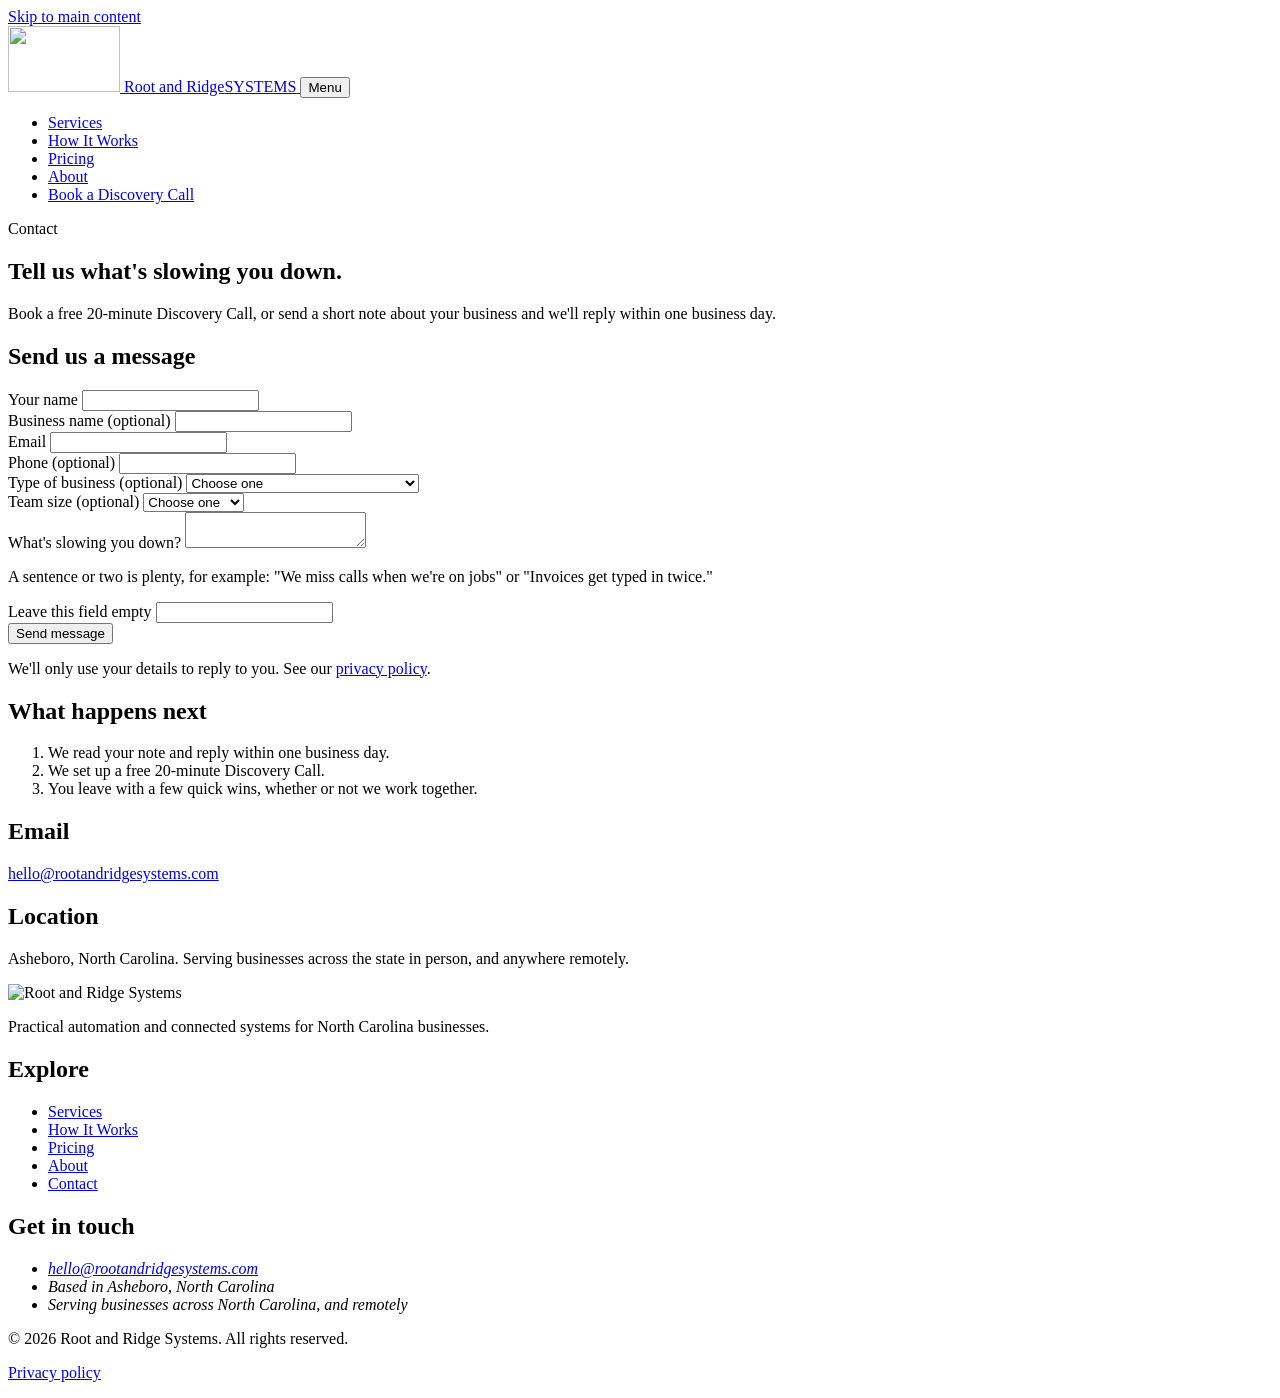
==== index.html @ 364eec9f "Add files via upload" ====
<!doctype html>
<html lang="en-US">
<head>
<meta charset="utf-8">
<meta name="viewport" content="width=device-width, initial-scale=1">
<title>Contact | Book a Discovery Call | Root and Ridge Systems</title>
<meta name="description" content="Book a free 20-minute Discovery Call or tell us what's slowing your business down. Based in Asheboro, NC.">
<link rel="canonical" href="https://rootandridgesystems.com/contact/">
<meta name="theme-color" content="#023c2a">
<meta property="og:type" content="website">
<meta property="og:site_name" content="Root and Ridge Systems">
<meta property="og:title" content="Contact | Book a Discovery Call | Root and Ridge Systems">
<meta property="og:description" content="Book a free 20-minute Discovery Call or tell us what's slowing your business down. Based in Asheboro, NC.">
<meta property="og:url" content="https://rootandridgesystems.com/contact/">
<meta property="og:image" content="https://rootandridgesystems.com/assets/img/og-image.png">
<meta property="og:image:width" content="1200">
<meta property="og:image:height" content="630">
<meta property="og:image:alt" content="Root and Ridge Systems logo">
<meta property="og:locale" content="en_US">
<meta name="twitter:card" content="summary_large_image">
<link rel="icon" href="/favicon.ico" sizes="any">
<link rel="icon" href="/favicon-32.png" type="image/png" sizes="32x32">
<link rel="apple-touch-icon" href="/apple-touch-icon.png">
<link rel="manifest" href="/site.webmanifest">
<link rel="stylesheet" href="/assets/css/styles.css">
<script src="/assets/js/js-flag.js"></script>
<script src="/assets/js/site-config.js" defer></script>
<script src="/assets/js/main.js" defer></script>
<script src="/assets/js/contact-form.js" defer></script><script src="https://unpkg.com/@formspree/ajax@1" defer></script>
<script type="application/ld+json">{"@context":"https://schema.org","@type":"ProfessionalService","@id":"https://rootandridgesystems.com/#organization","name":"Root and Ridge Systems","url":"https://rootandridgesystems.com/","logo":"https://rootandridgesystems.com/assets/img/logo-full.png","image":"https://rootandridgesystems.com/assets/img/og-image.png","email":"hello@rootandridgesystems.com","description":"Root and Ridge Systems helps businesses find operational friction and builds practical automation and connected systems to fix it.","address":{"@type":"PostalAddress","addressLocality":"Asheboro","addressRegion":"NC","addressCountry":"US"},"areaServed":[{"@type":"State","name":"North Carolina"},{"@type":"Country","name":"United States"}],"priceRange":"$$"}</script>
<script type="application/ld+json">{"@context":"https://schema.org","@type":"BreadcrumbList","itemListElement":[{"@type":"ListItem","position":1,"name":"Home","item":"https://rootandridgesystems.com/"},{"@type":"ListItem","position":2,"name":"Contact","item":"https://rootandridgesystems.com/contact/"}]}</script>
</head>
<body>
<a class="skip-link" href="#main">Skip to main content</a>
<header class="site-header">
  <div class="container header-inner">
    <a class="brand" href="/" aria-label="Root and Ridge Systems — home">
      <img src="/assets/img/logo-mark.webp" srcset="/assets/img/logo-mark.webp 1x, /assets/img/logo-mark@2x.webp 2x" width="112" height="66" alt="">
      <span class="brand-text" aria-hidden="true"><span class="brand-name">Root and Ridge</span><span class="brand-sub">SYSTEMS</span></span>
    </a>
    <button class="nav-toggle" type="button" aria-expanded="false" aria-controls="site-nav"><span class="nav-toggle-bars" aria-hidden="true"></span>Menu</button>
    <nav class="site-nav" id="site-nav" aria-label="Main">
      <ul>
        <li><a href="/services/">Services</a></li><li><a href="/how-it-works/">How It Works</a></li><li><a href="/pricing/">Pricing</a></li><li><a href="/about/">About</a></li><li class="nav-cta"><a class="btn btn--primary btn--sm" href="/contact/" data-cta="book">Book a Discovery Call</a></li>
      </ul>
    </nav>
  </div>
</header>
<main id="main">
<section class="page-hero">
  <div class="container">
    <p class="eyebrow">Contact</p>
    <h1>Tell us what's slowing you down.</h1>
    <p class="lead">Book a free 20-minute Discovery Call, or send a short note about your business and we'll reply within one business day.</p>
  </div>
</section>

<section class="section" aria-label="Contact options">
  <div class="container">
    <div class="split split--wide-left">
      <div class="form-panel">
        <div id="book" data-booking-only hidden>
          <h2 class="h3">Pick a time that works for you</h2>
          <p class="muted">Choose a 20-minute slot on our calendar. You'll get a confirmation by email.</p>
          <div class="btn-row"><a class="btn btn--primary" href="/contact/" data-cta="book">Book a Discovery Call</a></div>
          <hr class="mt-6">
          <p class="muted mt-6">Prefer to write first? Use the form below.</p>
        </div>
        <h2 class="h3" id="form-heading">Send us a message</h2>
        <form id="contact-form" class="form" action="https://formspree.io/f/myezrvvw" method="POST" aria-labelledby="form-heading">
          <div class="form-row form-row--2">
            <div class="field">
              <label for="name">Your name</label>
              <input id="name" name="name" type="text" autocomplete="name" required aria-required="true" data-fs-field data-error="Please enter your name." aria-describedby="name-error">
              <p class="field-error" id="name-error" data-fs-error="name" hidden></p>
            </div>
            <div class="field">
              <label for="company">Business name <span class="optional">(optional)</span></label>
              <input id="company" name="company" type="text" autocomplete="organization" data-fs-field aria-describedby="company-error">
              <p class="field-error" id="company-error" data-fs-error="company" hidden></p>
            </div>
          </div>
          <div class="form-row form-row--2">
            <div class="field">
              <label for="email">Email</label>
              <input id="email" name="email" type="email" autocomplete="email" required aria-required="true" data-fs-field data-error="Please enter a valid email address." aria-describedby="email-error">
              <p class="field-error" id="email-error" data-fs-error="email" hidden></p>
            </div>
            <div class="field">
              <label for="phone">Phone <span class="optional">(optional)</span></label>
              <input id="phone" name="phone" type="tel" autocomplete="tel">
            </div>
          </div>
          <div class="form-row form-row--2">
            <div class="field">
              <label for="industry">Type of business <span class="optional">(optional)</span></label>
              <select id="industry" name="industry">
                <option value="">Choose one</option>
                <option>HVAC</option>
                <option>Plumbing</option>
                <option>Electrical</option>
                <option>Waste hauling or junk removal</option>
                <option>Other trade or field service</option>
                <option>Professional or office-based service</option>
                <option>Other</option>
              </select>
            </div>
            <div class="field">
              <label for="size">Team size <span class="optional">(optional)</span></label>
              <select id="size" name="team_size">
                <option value="">Choose one</option>
                <option>Just me</option>
                <option>2–5</option>
                <option>6–20</option>
                <option>21–50</option>
                <option>More than 50</option>
              </select>
            </div>
          </div>
          <div class="field">
            <label for="message">What's slowing you down?</label>
            <textarea id="message" name="message" required aria-required="true" data-fs-field data-error="Please tell us a little about what's slowing you down." aria-describedby="message-hint message-error"></textarea>
            <p class="hint" id="message-hint">A sentence or two is plenty, for example: "We miss calls when we're on jobs" or "Invoices get typed in twice."</p>
            <p class="field-error" id="message-error" data-fs-error="message" hidden></p>
          </div>
          <div class="hp-field" aria-hidden="true">
            <label for="website">Leave this field empty</label>
            <input id="website" name="_gotcha" type="text" tabindex="-1" autocomplete="off">
          </div>
          <div class="btn-row"><button class="btn btn--primary" type="submit" data-fs-submit-btn>Send message</button></div>
          <div id="form-error" class="form-status form-status--error" data-fs-error role="alert" tabindex="-1" hidden></div>
          <div id="form-success" class="form-status form-status--success" data-fs-success role="status" tabindex="-1" hidden></div>
          <p class="small muted">We'll only use your details to reply to you. See our <a href="/privacy/">privacy policy</a>.</p>
        </form>
      </div>
      <aside class="contact-aside" aria-label="Other ways to reach us">
        <div class="card">
          <h2 class="h3">What happens next</h2>
          <ol class="dash-list">
            <li>We read your note and reply within one business day.</li>
            <li>We set up a free 20-minute Discovery Call.</li>
            <li>You leave with a few quick wins, whether or not we work together.</li>
          </ol>
        </div>
        <div class="card">
          <h2 class="h3">Email</h2>
          <p><a href="mailto:hello@rootandridgesystems.com" data-contact-email>hello@rootandridgesystems.com</a></p>
          <h2 class="h3 mt-6">Location</h2>
          <p class="muted">Asheboro, North Carolina. Serving businesses across the state in person, and anywhere remotely.</p>
        </div>
      </aside>
    </div>
  </div>
</section>
</main>
<footer class="site-footer">
  <div class="container">
    <div class="footer-grid">
      <div>
        <img class="footer-logo" src="/assets/img/logo-full-white.webp" srcset="/assets/img/logo-full-white.webp 1x, /assets/img/logo-full-white@2x.webp 2x" width="400" height="347" alt="Root and Ridge Systems" loading="lazy" decoding="async">
        <p>Practical automation and connected systems for North Carolina businesses.</p>
      </div>
      <div>
        <h2>Explore</h2>
        <ul>
          <li><a href="/services/">Services</a></li>
          <li><a href="/how-it-works/">How It Works</a></li>
          <li><a href="/pricing/">Pricing</a></li>
          <li><a href="/about/">About</a></li>
          <li><a href="/contact/">Contact</a></li>
        </ul>
      </div>
      <div>
        <h2>Get in touch</h2>
        <address>
          <ul>
            <li><a href="mailto:hello@rootandridgesystems.com" data-contact-email>hello@rootandridgesystems.com</a></li>
            <li>Based in Asheboro, North Carolina</li>
            <li>Serving businesses across North Carolina, and remotely</li>
          </ul>
        </address>
      </div>
    </div>
    <div class="footer-bottom">
      <p>© <span data-year>2026</span> Root and Ridge Systems. All rights reserved.</p>
      <p><a href="/privacy/">Privacy policy</a></p>
    </div>
  </div>
</footer>
</body>
</html>
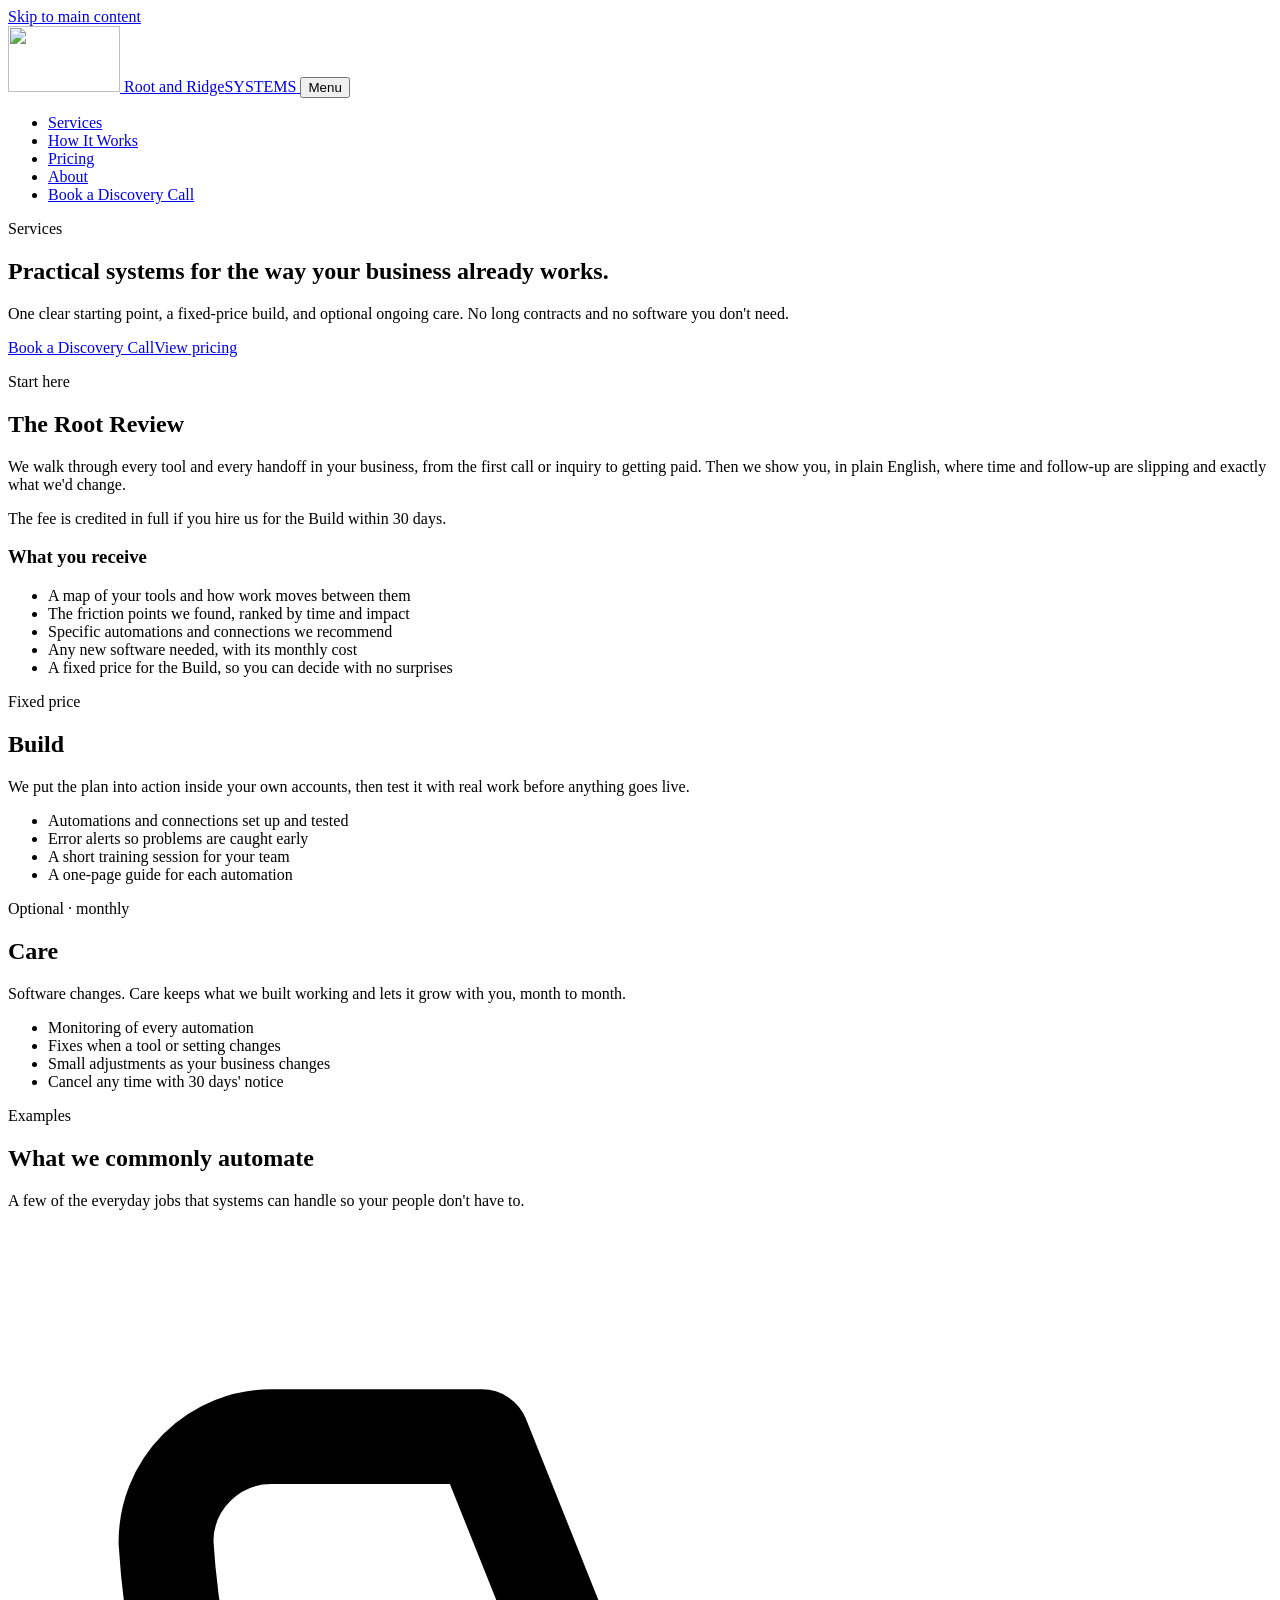
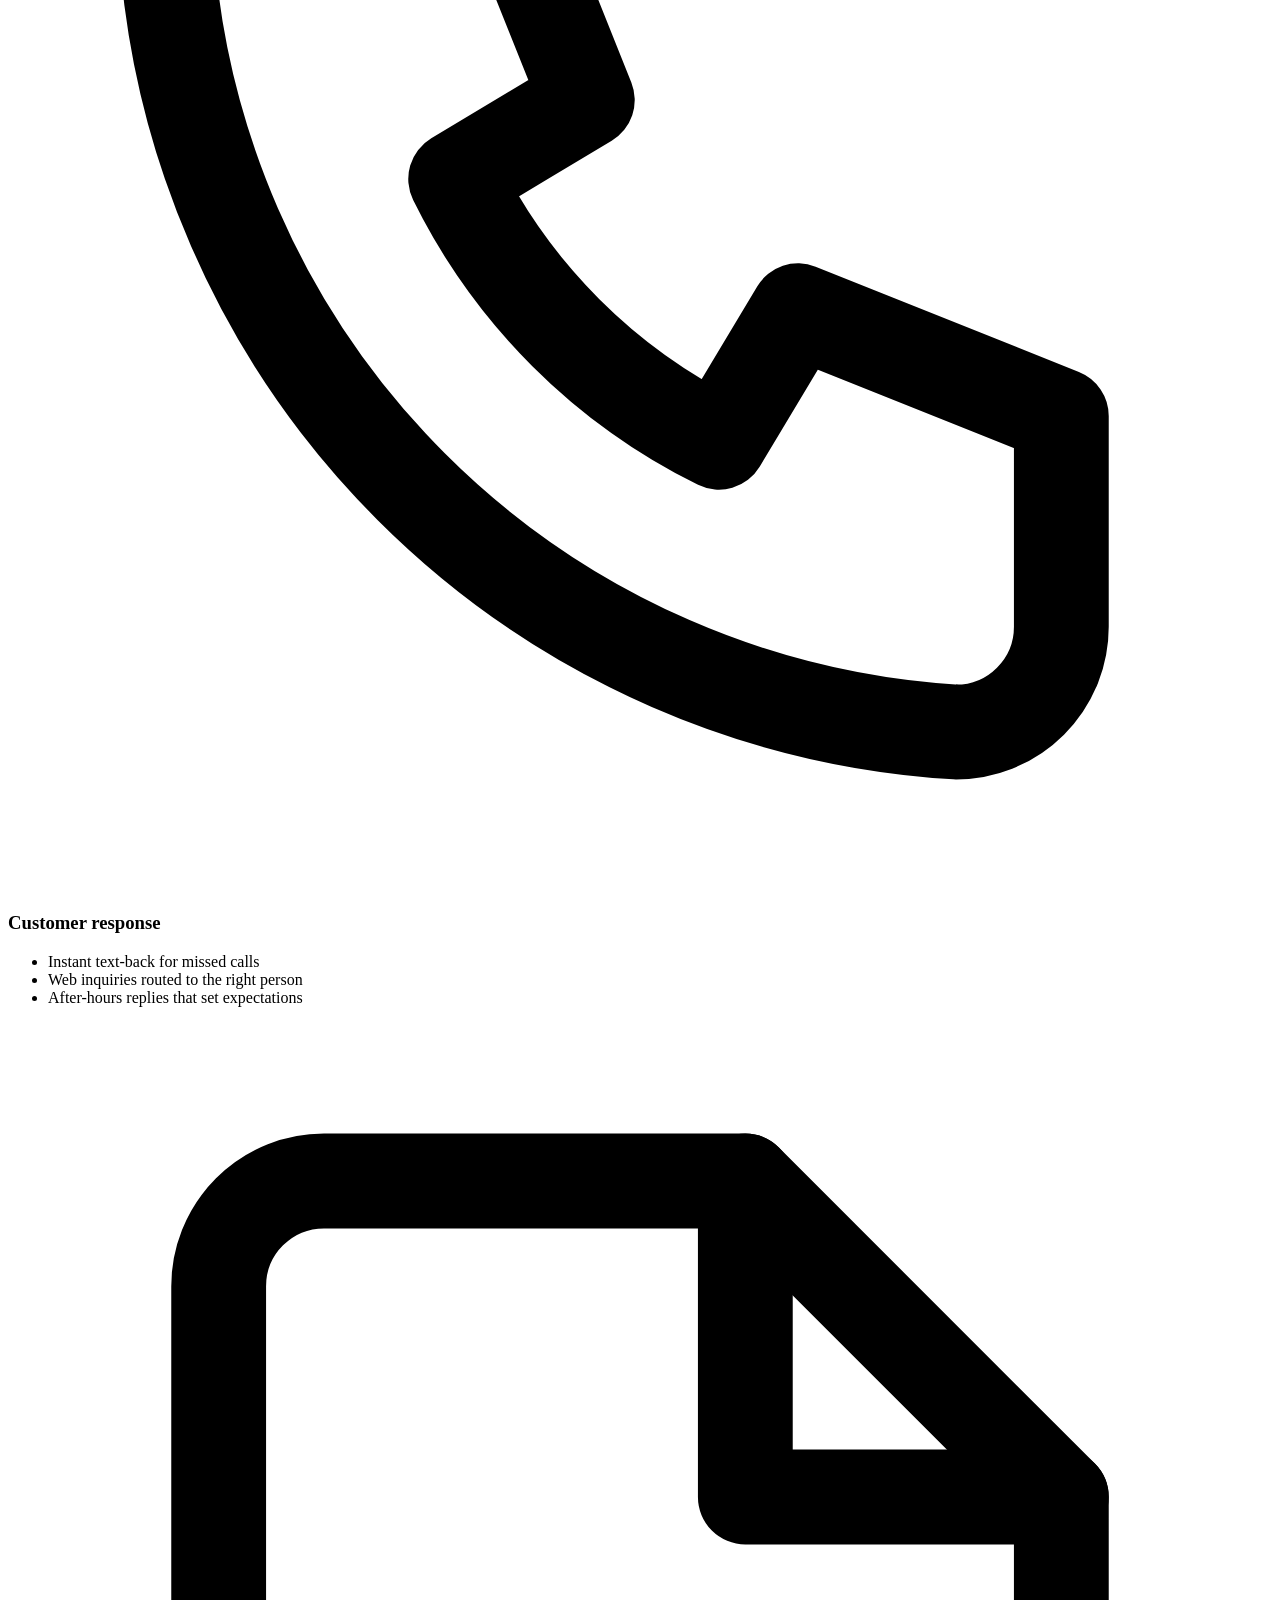
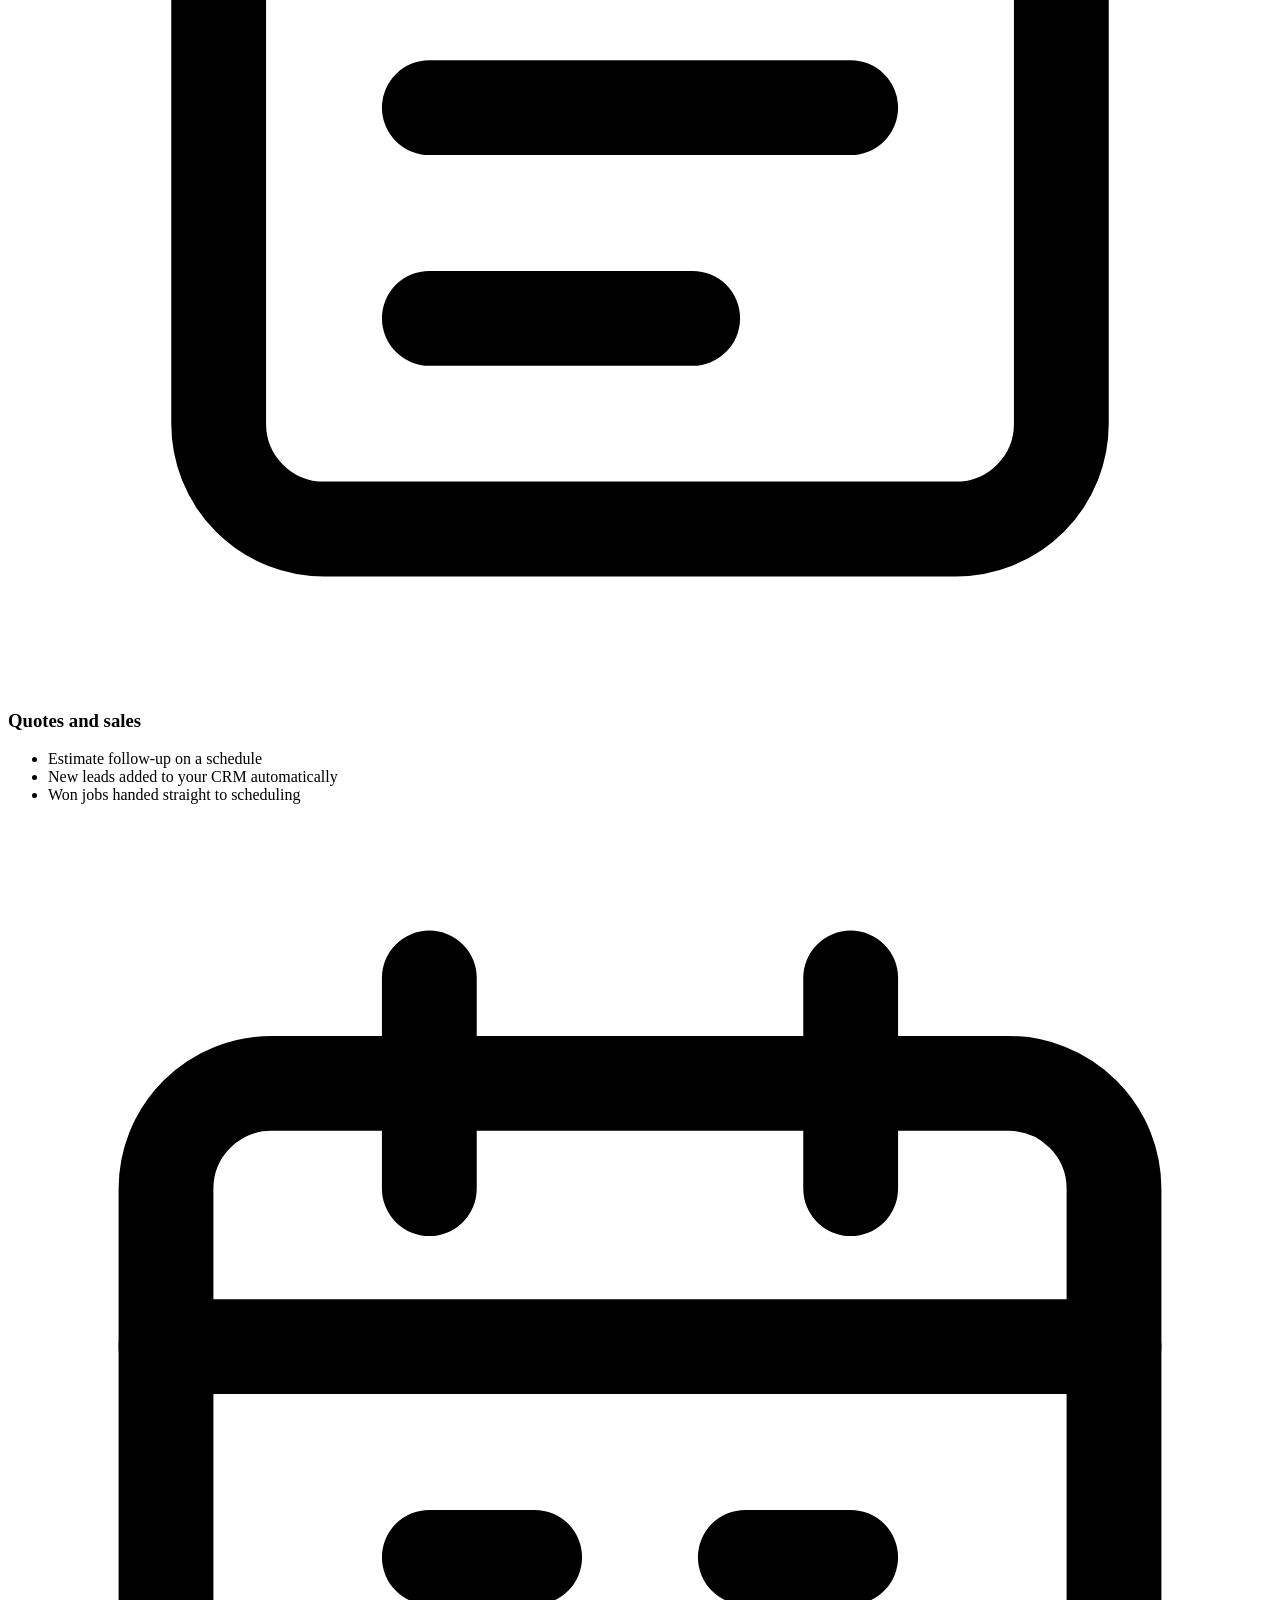
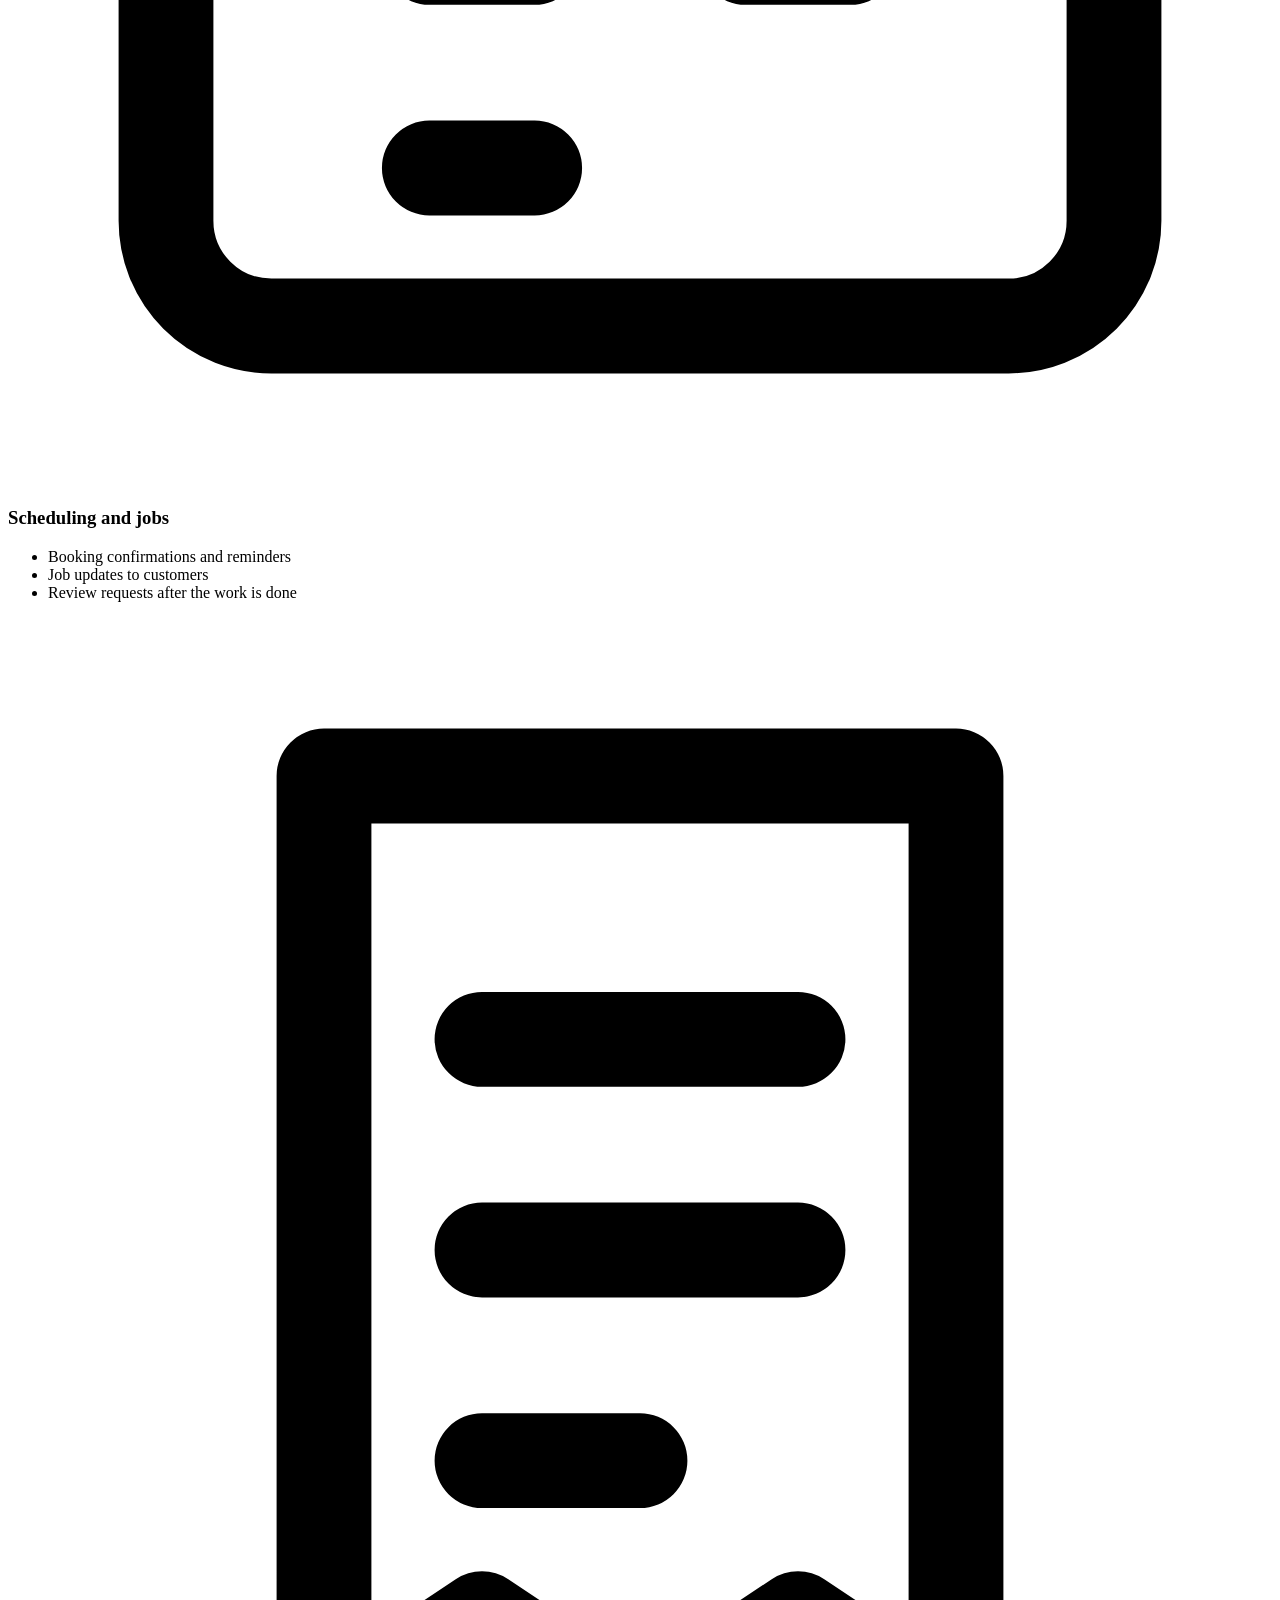
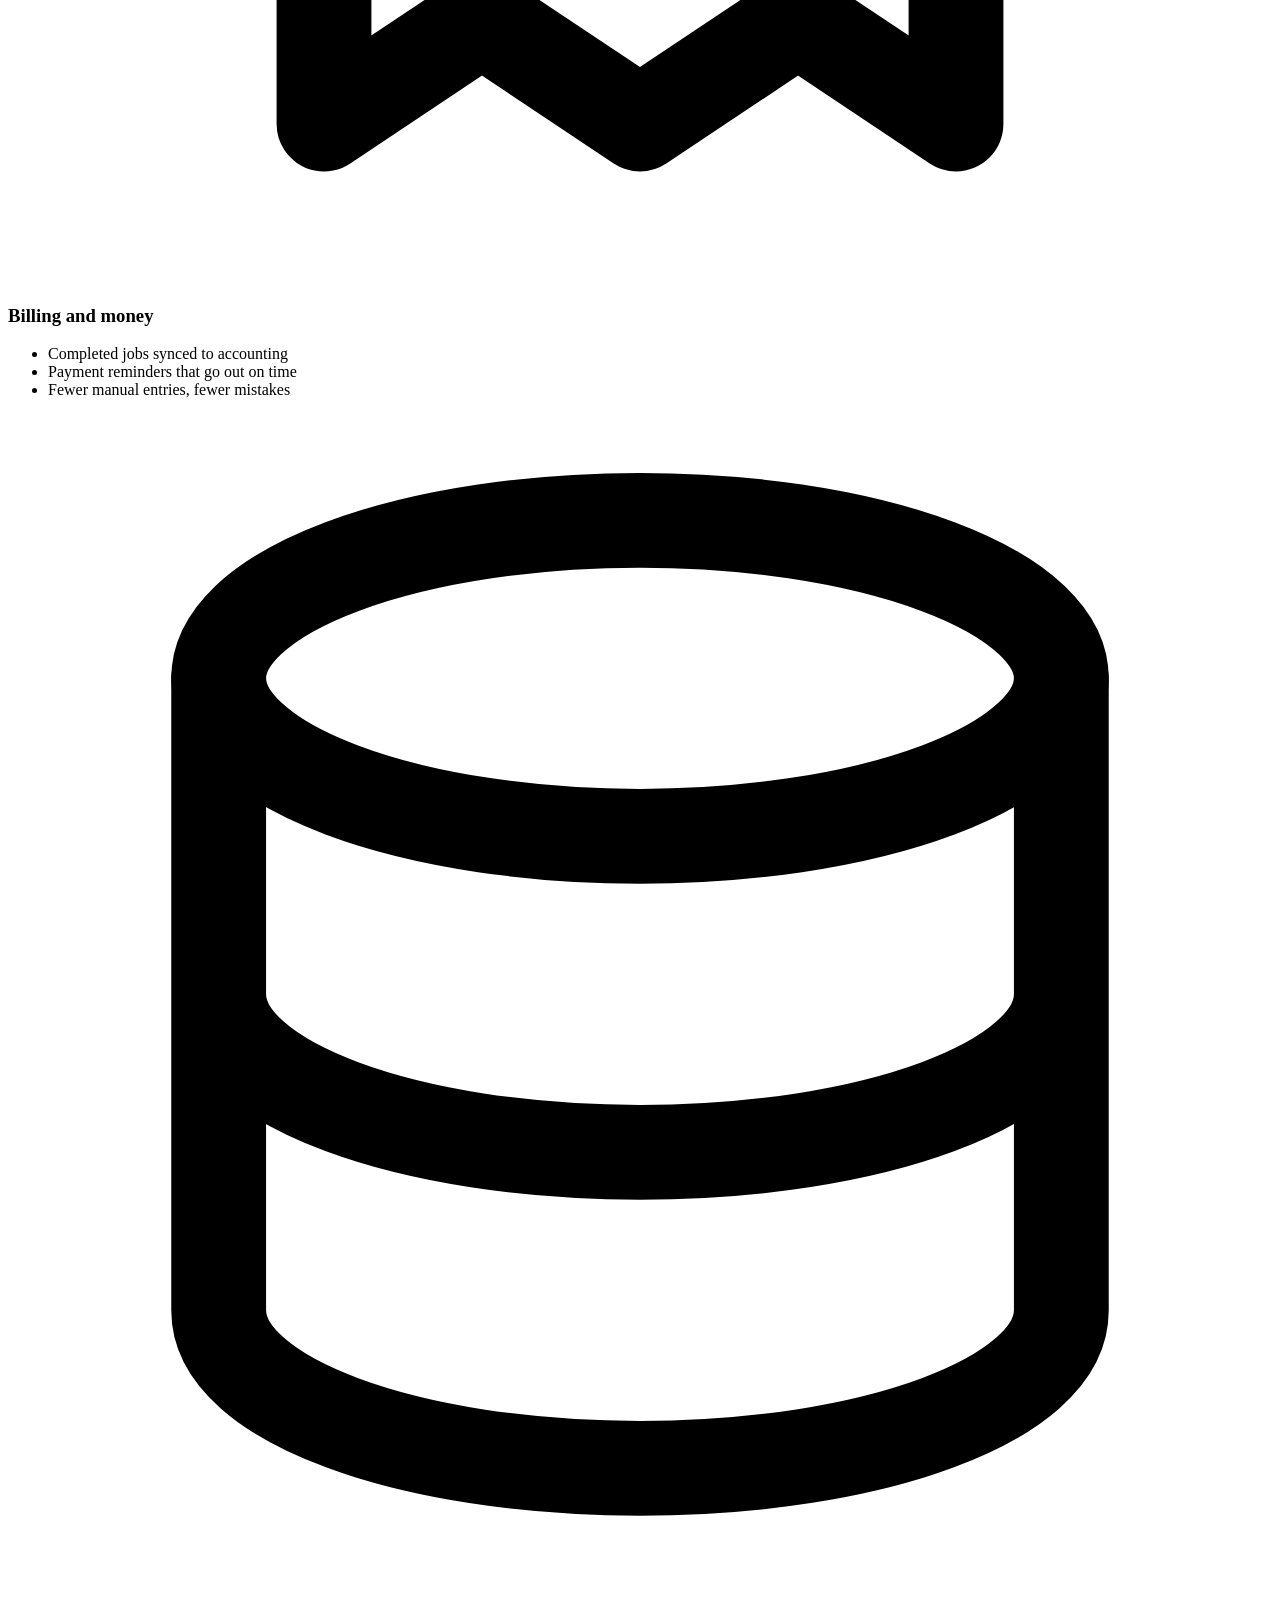
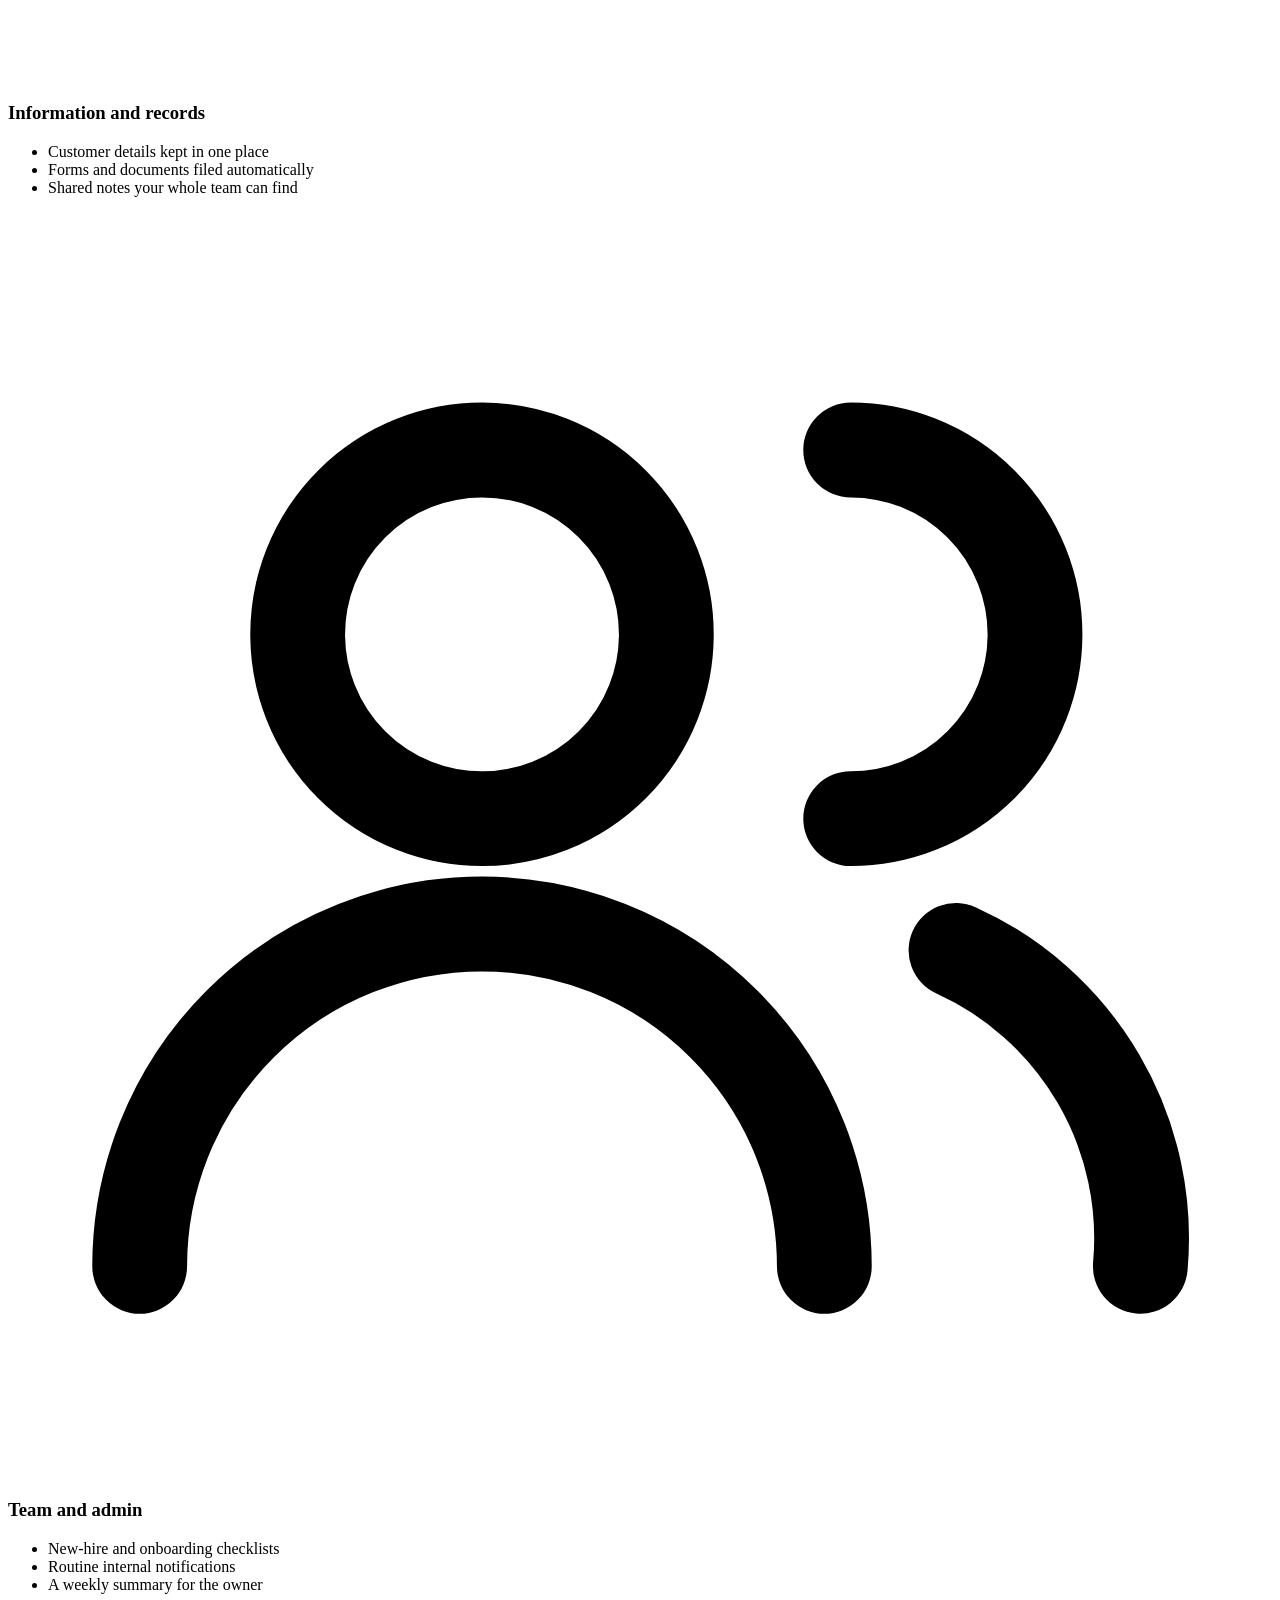
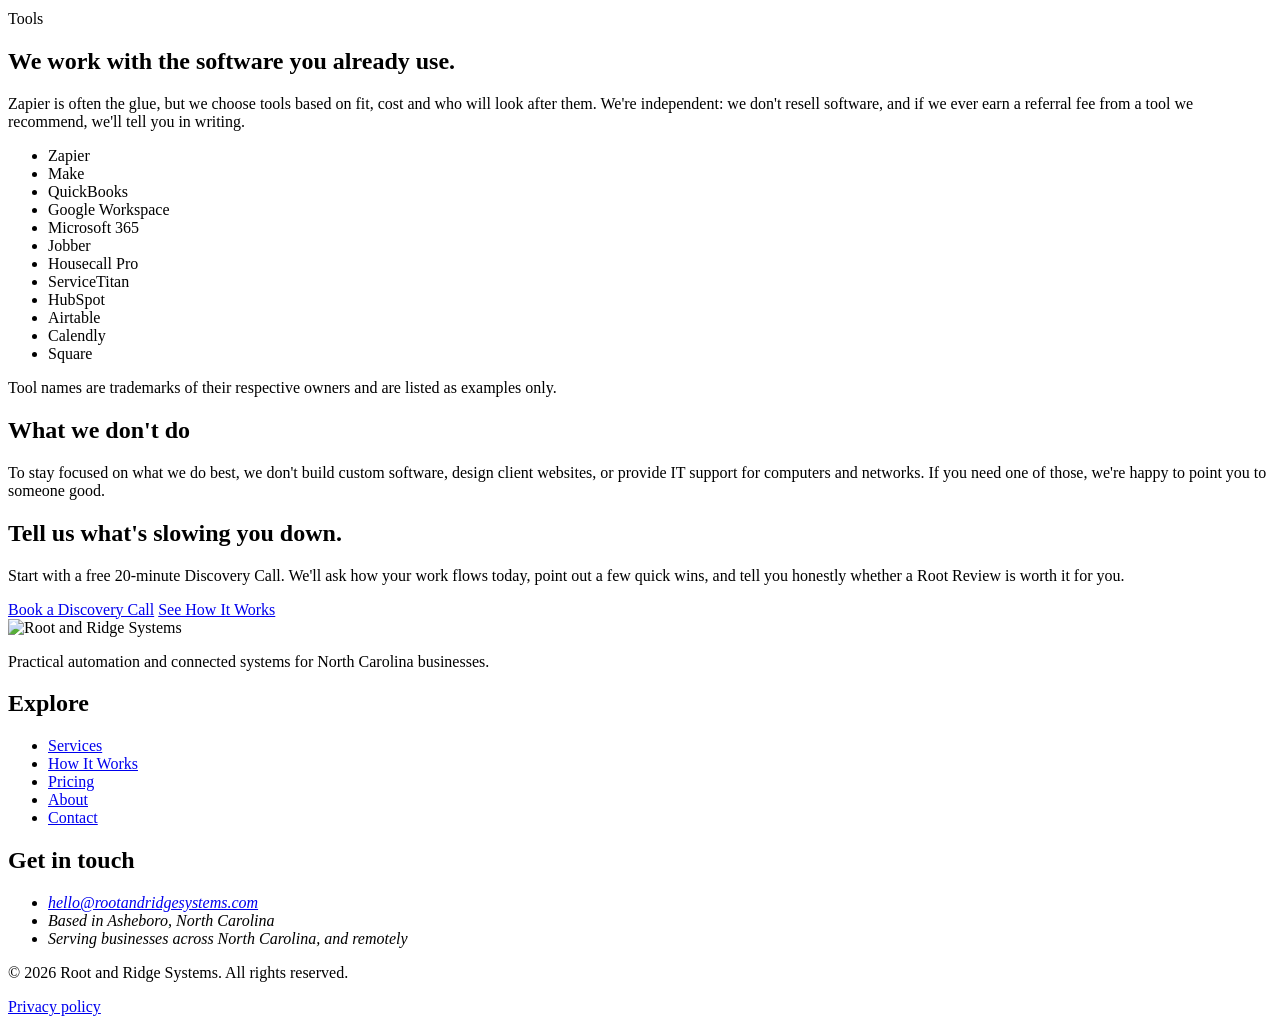
==== commit 4b57c114: "Add files via upload" ====
--- a/index.html
+++ b/index.html
@@ -3,15 +3,15 @@
 <head>
 <meta charset="utf-8">
 <meta name="viewport" content="width=device-width, initial-scale=1">
-<title>Contact | Book a Discovery Call | Root and Ridge Systems</title>
-<meta name="description" content="Book a free 20-minute Discovery Call or tell us what's slowing your business down. Based in Asheboro, NC.">
-<link rel="canonical" href="https://rootandridgesystems.com/contact/">
+<title>Services | Root and Ridge Systems</title>
+<meta name="description" content="The Root Review, fixed-price automation builds, and optional ongoing care. Practical systems that connect the tools your business already uses.">
+<link rel="canonical" href="https://rootandridgesystems.com/services/">
 <meta name="theme-color" content="#023c2a">
 <meta property="og:type" content="website">
 <meta property="og:site_name" content="Root and Ridge Systems">
-<meta property="og:title" content="Contact | Book a Discovery Call | Root and Ridge Systems">
-<meta property="og:description" content="Book a free 20-minute Discovery Call or tell us what's slowing your business down. Based in Asheboro, NC.">
-<meta property="og:url" content="https://rootandridgesystems.com/contact/">
+<meta property="og:title" content="Services | Root and Ridge Systems">
+<meta property="og:description" content="The Root Review, fixed-price automation builds, and optional ongoing care. Practical systems that connect the tools your business already uses.">
+<meta property="og:url" content="https://rootandridgesystems.com/services/">
 <meta property="og:image" content="https://rootandridgesystems.com/assets/img/og-image.png">
 <meta property="og:image:width" content="1200">
 <meta property="og:image:height" content="630">
@@ -26,9 +26,9 @@
 <script src="/assets/js/js-flag.js"></script>
 <script src="/assets/js/site-config.js" defer></script>
 <script src="/assets/js/main.js" defer></script>
-<script src="/assets/js/contact-form.js" defer></script><script src="https://unpkg.com/@formspree/ajax@1" defer></script>
+
 <script type="application/ld+json">{"@context":"https://schema.org","@type":"ProfessionalService","@id":"https://rootandridgesystems.com/#organization","name":"Root and Ridge Systems","url":"https://rootandridgesystems.com/","logo":"https://rootandridgesystems.com/assets/img/logo-full.png","image":"https://rootandridgesystems.com/assets/img/og-image.png","email":"hello@rootandridgesystems.com","description":"Root and Ridge Systems helps businesses find operational friction and builds practical automation and connected systems to fix it.","address":{"@type":"PostalAddress","addressLocality":"Asheboro","addressRegion":"NC","addressCountry":"US"},"areaServed":[{"@type":"State","name":"North Carolina"},{"@type":"Country","name":"United States"}],"priceRange":"$$"}</script>
-<script type="application/ld+json">{"@context":"https://schema.org","@type":"BreadcrumbList","itemListElement":[{"@type":"ListItem","position":1,"name":"Home","item":"https://rootandridgesystems.com/"},{"@type":"ListItem","position":2,"name":"Contact","item":"https://rootandridgesystems.com/contact/"}]}</script>
+<script type="application/ld+json">{"@context":"https://schema.org","@type":"BreadcrumbList","itemListElement":[{"@type":"ListItem","position":1,"name":"Home","item":"https://rootandridgesystems.com/"},{"@type":"ListItem","position":2,"name":"Services","item":"https://rootandridgesystems.com/services/"}]}</script>
 </head>
 <body>
 <a class="skip-link" href="#main">Skip to main content</a>
@@ -41,7 +41,7 @@
     <button class="nav-toggle" type="button" aria-expanded="false" aria-controls="site-nav"><span class="nav-toggle-bars" aria-hidden="true"></span>Menu</button>
     <nav class="site-nav" id="site-nav" aria-label="Main">
       <ul>
-        <li><a href="/services/">Services</a></li><li><a href="/how-it-works/">How It Works</a></li><li><a href="/pricing/">Pricing</a></li><li><a href="/about/">About</a></li><li class="nav-cta"><a class="btn btn--primary btn--sm" href="/contact/" data-cta="book">Book a Discovery Call</a></li>
+        <li><a href="/services/" aria-current="page">Services</a></li><li><a href="/how-it-works/">How It Works</a></li><li><a href="/pricing/">Pricing</a></li><li><a href="/about/">About</a></li><li class="nav-cta"><a class="btn btn--primary btn--sm" href="/contact/" data-cta="book">Book a Discovery Call</a></li>
       </ul>
     </nav>
   </div>
@@ -49,106 +49,115 @@
 <main id="main">
 <section class="page-hero">
   <div class="container">
-    <p class="eyebrow">Contact</p>
-    <h1>Tell us what's slowing you down.</h1>
-    <p class="lead">Book a free 20-minute Discovery Call, or send a short note about your business and we'll reply within one business day.</p>
-  </div>
-</section>
-
-<section class="section" aria-label="Contact options">
-  <div class="container">
-    <div class="split split--wide-left">
-      <div class="form-panel">
-        <div id="book" data-booking-only hidden>
-          <h2 class="h3">Pick a time that works for you</h2>
-          <p class="muted">Choose a 20-minute slot on our calendar. You'll get a confirmation by email.</p>
-          <div class="btn-row"><a class="btn btn--primary" href="/contact/" data-cta="book">Book a Discovery Call</a></div>
-          <hr class="mt-6">
-          <p class="muted mt-6">Prefer to write first? Use the form below.</p>
-        </div>
-        <h2 class="h3" id="form-heading">Send us a message</h2>
-        <form id="contact-form" class="form" action="https://formspree.io/f/myezrvvw" method="POST" aria-labelledby="form-heading">
-          <div class="form-row form-row--2">
-            <div class="field">
-              <label for="name">Your name</label>
-              <input id="name" name="name" type="text" autocomplete="name" required aria-required="true" data-fs-field data-error="Please enter your name." aria-describedby="name-error">
-              <p class="field-error" id="name-error" data-fs-error="name" hidden></p>
-            </div>
-            <div class="field">
-              <label for="company">Business name <span class="optional">(optional)</span></label>
-              <input id="company" name="company" type="text" autocomplete="organization" data-fs-field aria-describedby="company-error">
-              <p class="field-error" id="company-error" data-fs-error="company" hidden></p>
-            </div>
-          </div>
-          <div class="form-row form-row--2">
-            <div class="field">
-              <label for="email">Email</label>
-              <input id="email" name="email" type="email" autocomplete="email" required aria-required="true" data-fs-field data-error="Please enter a valid email address." aria-describedby="email-error">
-              <p class="field-error" id="email-error" data-fs-error="email" hidden></p>
-            </div>
-            <div class="field">
-              <label for="phone">Phone <span class="optional">(optional)</span></label>
-              <input id="phone" name="phone" type="tel" autocomplete="tel">
-            </div>
-          </div>
-          <div class="form-row form-row--2">
-            <div class="field">
-              <label for="industry">Type of business <span class="optional">(optional)</span></label>
-              <select id="industry" name="industry">
-                <option value="">Choose one</option>
-                <option>HVAC</option>
-                <option>Plumbing</option>
-                <option>Electrical</option>
-                <option>Waste hauling or junk removal</option>
-                <option>Other trade or field service</option>
-                <option>Professional or office-based service</option>
-                <option>Other</option>
-              </select>
-            </div>
-            <div class="field">
-              <label for="size">Team size <span class="optional">(optional)</span></label>
-              <select id="size" name="team_size">
-                <option value="">Choose one</option>
-                <option>Just me</option>
-                <option>2–5</option>
-                <option>6–20</option>
-                <option>21–50</option>
-                <option>More than 50</option>
-              </select>
-            </div>
-          </div>
-          <div class="field">
-            <label for="message">What's slowing you down?</label>
-            <textarea id="message" name="message" required aria-required="true" data-fs-field data-error="Please tell us a little about what's slowing you down." aria-describedby="message-hint message-error"></textarea>
-            <p class="hint" id="message-hint">A sentence or two is plenty, for example: "We miss calls when we're on jobs" or "Invoices get typed in twice."</p>
-            <p class="field-error" id="message-error" data-fs-error="message" hidden></p>
-          </div>
-          <div class="hp-field" aria-hidden="true">
-            <label for="website">Leave this field empty</label>
-            <input id="website" name="_gotcha" type="text" tabindex="-1" autocomplete="off">
-          </div>
-          <div class="btn-row"><button class="btn btn--primary" type="submit" data-fs-submit-btn>Send message</button></div>
-          <div id="form-error" class="form-status form-status--error" data-fs-error role="alert" tabindex="-1" hidden></div>
-          <div id="form-success" class="form-status form-status--success" data-fs-success role="status" tabindex="-1" hidden></div>
-          <p class="small muted">We'll only use your details to reply to you. See our <a href="/privacy/">privacy policy</a>.</p>
-        </form>
-      </div>
-      <aside class="contact-aside" aria-label="Other ways to reach us">
-        <div class="card">
-          <h2 class="h3">What happens next</h2>
-          <ol class="dash-list">
-            <li>We read your note and reply within one business day.</li>
-            <li>We set up a free 20-minute Discovery Call.</li>
-            <li>You leave with a few quick wins, whether or not we work together.</li>
-          </ol>
-        </div>
-        <div class="card">
-          <h2 class="h3">Email</h2>
-          <p><a href="mailto:hello@rootandridgesystems.com" data-contact-email>hello@rootandridgesystems.com</a></p>
-          <h2 class="h3 mt-6">Location</h2>
-          <p class="muted">Asheboro, North Carolina. Serving businesses across the state in person, and anywhere remotely.</p>
-        </div>
-      </aside>
+    <p class="eyebrow">Services</p>
+    <h1>Practical systems for the way your business already works.</h1>
+    <p class="lead">One clear starting point, a fixed-price build, and optional ongoing care. No long contracts and no software you don't need.</p>
+    <div class="btn-row btn-row--stack-mobile mt-6"><a class="btn btn--primary" href="/contact/" data-cta="book">Book a Discovery Call</a><a class="btn btn--secondary" href="/pricing/">View pricing</a></div>
+  </div>
+</section>
+
+<section class="section" aria-labelledby="review-heading">
+  <div class="container split">
+    <div>
+      <p class="eyebrow">Start here</p>
+      <h2 id="review-heading">The Root Review</h2>
+      <p>We walk through every tool and every handoff in your business, from the first call or inquiry to getting paid. Then we show you, in plain English, where time and follow-up are slipping and exactly what we'd change.</p>
+      <p class="muted">The fee is credited in full if you hire us for the Build within 30 days.</p>
+    </div>
+    <div class="card">
+      <h3>What you receive</h3>
+      <ul class="check-list">
+        <li>A map of your tools and how work moves between them</li>
+        <li>The friction points we found, ranked by time and impact</li>
+        <li>Specific automations and connections we recommend</li>
+        <li>Any new software needed, with its monthly cost</li>
+        <li>A fixed price for the Build, so you can decide with no surprises</li>
+      </ul>
+    </div>
+  </div>
+</section>
+
+<section class="section section--alt" aria-labelledby="build-heading">
+  <div class="container">
+    <div class="grid grid--2">
+      <div class="card">
+        <p class="eyebrow">Fixed price</p>
+        <h2 id="build-heading">Build</h2>
+        <p>We put the plan into action inside your own accounts, then test it with real work before anything goes live.</p>
+        <ul class="check-list">
+          <li>Automations and connections set up and tested</li>
+          <li>Error alerts so problems are caught early</li>
+          <li>A short training session for your team</li>
+          <li>A one-page guide for each automation</li>
+        </ul>
+      </div>
+      <div class="card">
+        <p class="eyebrow">Optional · monthly</p>
+        <h2>Care</h2>
+        <p>Software changes. Care keeps what we built working and lets it grow with you, month to month.</p>
+        <ul class="check-list">
+          <li>Monitoring of every automation</li>
+          <li>Fixes when a tool or setting changes</li>
+          <li>Small adjustments as your business changes</li>
+          <li>Cancel any time with 30 days' notice</li>
+        </ul>
+      </div>
+    </div>
+  </div>
+</section>
+
+<section class="section" aria-labelledby="examples-heading">
+  <div class="container">
+    <div class="section-head">
+      <p class="eyebrow">Examples</p>
+      <h2 id="examples-heading">What we commonly automate</h2>
+      <p class="lead">A few of the everyday jobs that systems can handle so your people don't have to.</p>
+    </div>
+    <div class="grid grid--3">
+      <div class="card"><span class="icon" aria-hidden="true"><svg viewBox="0 0 24 24" fill="none" stroke="currentColor" stroke-width="1.8" stroke-linecap="round" stroke-linejoin="round"><path d="M5 4h4l2 5-2.5 1.5a11 11 0 0 0 5 5L15 13l5 2v4a2 2 0 0 1-2 2A16 16 0 0 1 3 6a2 2 0 0 1 2-2"/></svg></span><h3>Customer response</h3><ul class="dash-list"><li>Instant text-back for missed calls</li><li>Web inquiries routed to the right person</li><li>After-hours replies that set expectations</li></ul></div>
+      <div class="card"><span class="icon" aria-hidden="true"><svg viewBox="0 0 24 24" fill="none" stroke="currentColor" stroke-width="1.8" stroke-linecap="round" stroke-linejoin="round"><path d="M14 3H6a2 2 0 0 0-2 2v14a2 2 0 0 0 2 2h12a2 2 0 0 0 2-2V9z"/><path d="M14 3v6h6M8 13h8M8 17h5"/></svg></span><h3>Quotes and sales</h3><ul class="dash-list"><li>Estimate follow-up on a schedule</li><li>New leads added to your CRM automatically</li><li>Won jobs handed straight to scheduling</li></ul></div>
+      <div class="card"><span class="icon" aria-hidden="true"><svg viewBox="0 0 24 24" fill="none" stroke="currentColor" stroke-width="1.8" stroke-linecap="round" stroke-linejoin="round"><rect x="3" y="5" width="18" height="16" rx="2"/><path d="M16 3v4M8 3v4M3 10h18M8 14h2M14 14h2M8 18h2"/></svg></span><h3>Scheduling and jobs</h3><ul class="dash-list"><li>Booking confirmations and reminders</li><li>Job updates to customers</li><li>Review requests after the work is done</li></ul></div>
+      <div class="card"><span class="icon" aria-hidden="true"><svg viewBox="0 0 24 24" fill="none" stroke="currentColor" stroke-width="1.8" stroke-linecap="round" stroke-linejoin="round"><path d="M6 3h12v18l-3-2-3 2-3-2-3 2z"/><path d="M9 8h6M9 12h6M9 16h3"/></svg></span><h3>Billing and money</h3><ul class="dash-list"><li>Completed jobs synced to accounting</li><li>Payment reminders that go out on time</li><li>Fewer manual entries, fewer mistakes</li></ul></div>
+      <div class="card"><span class="icon" aria-hidden="true"><svg viewBox="0 0 24 24" fill="none" stroke="currentColor" stroke-width="1.8" stroke-linecap="round" stroke-linejoin="round"><ellipse cx="12" cy="5" rx="8" ry="3"/><path d="M4 5v6c0 1.7 3.6 3 8 3s8-1.3 8-3V5M4 11v6c0 1.7 3.6 3 8 3s8-1.3 8-3v-6"/></svg></span><h3>Information and records</h3><ul class="dash-list"><li>Customer details kept in one place</li><li>Forms and documents filed automatically</li><li>Shared notes your whole team can find</li></ul></div>
+      <div class="card"><span class="icon" aria-hidden="true"><svg viewBox="0 0 24 24" fill="none" stroke="currentColor" stroke-width="1.8" stroke-linecap="round" stroke-linejoin="round"><circle cx="9" cy="8" r="3.5"/><path d="M2.5 20a6.5 6.5 0 0 1 13 0M16 4.5a3.5 3.5 0 0 1 0 7M18 14a6 6 0 0 1 3.5 6"/></svg></span><h3>Team and admin</h3><ul class="dash-list"><li>New-hire and onboarding checklists</li><li>Routine internal notifications</li><li>A weekly summary for the owner</li></ul></div>
+    </div>
+  </div>
+</section>
+
+<section class="section section--tint" aria-labelledby="tools-heading">
+  <div class="container split">
+    <div>
+      <p class="eyebrow">Tools</p>
+      <h2 id="tools-heading">We work with the software you already use.</h2>
+      <p>Zapier is often the glue, but we choose tools based on fit, cost and who will look after them. We're independent: we don't resell software, and if we ever earn a referral fee from a tool we recommend, we'll tell you in writing.</p>
+    </div>
+    <div>
+      <ul class="tool-list" aria-label="Examples of tools we commonly connect">
+        <li>Zapier</li><li>Make</li><li>QuickBooks</li><li>Google Workspace</li><li>Microsoft 365</li><li>Jobber</li><li>Housecall Pro</li><li>ServiceTitan</li><li>HubSpot</li><li>Airtable</li><li>Calendly</li><li>Square</li>
+      </ul>
+      <p class="small muted mt-5">Tool names are trademarks of their respective owners and are listed as examples only.</p>
+    </div>
+  </div>
+</section>
+
+<section class="section" aria-labelledby="notdo-heading">
+  <div class="container--narrow">
+    <div class="callout">
+      <h2 id="notdo-heading" class="h4">What we don't do</h2>
+      <p>To stay focused on what we do best, we don't build custom software, design client websites, or provide IT support for computers and networks. If you need one of those, we're happy to point you to someone good.</p>
+    </div>
+  </div>
+</section>
+
+<section class="cta-band section" aria-labelledby="cta-heading">
+  <div class="container cta-inner">
+    <div>
+      <h2 id="cta-heading">Tell us what's slowing you down.</h2>
+      <p>Start with a free 20-minute Discovery Call. We'll ask how your work flows today, point out a few quick wins, and tell you honestly whether a Root Review is worth it for you.</p>
+    </div>
+    <div class="btn-row btn-row--stack-mobile">
+      <a class="btn btn--light" href="/contact/" data-cta="book">Book a Discovery Call</a>
+      <a class="btn btn--ghost-light" href="/how-it-works/">See How It Works</a>
     </div>
   </div>
 </section>
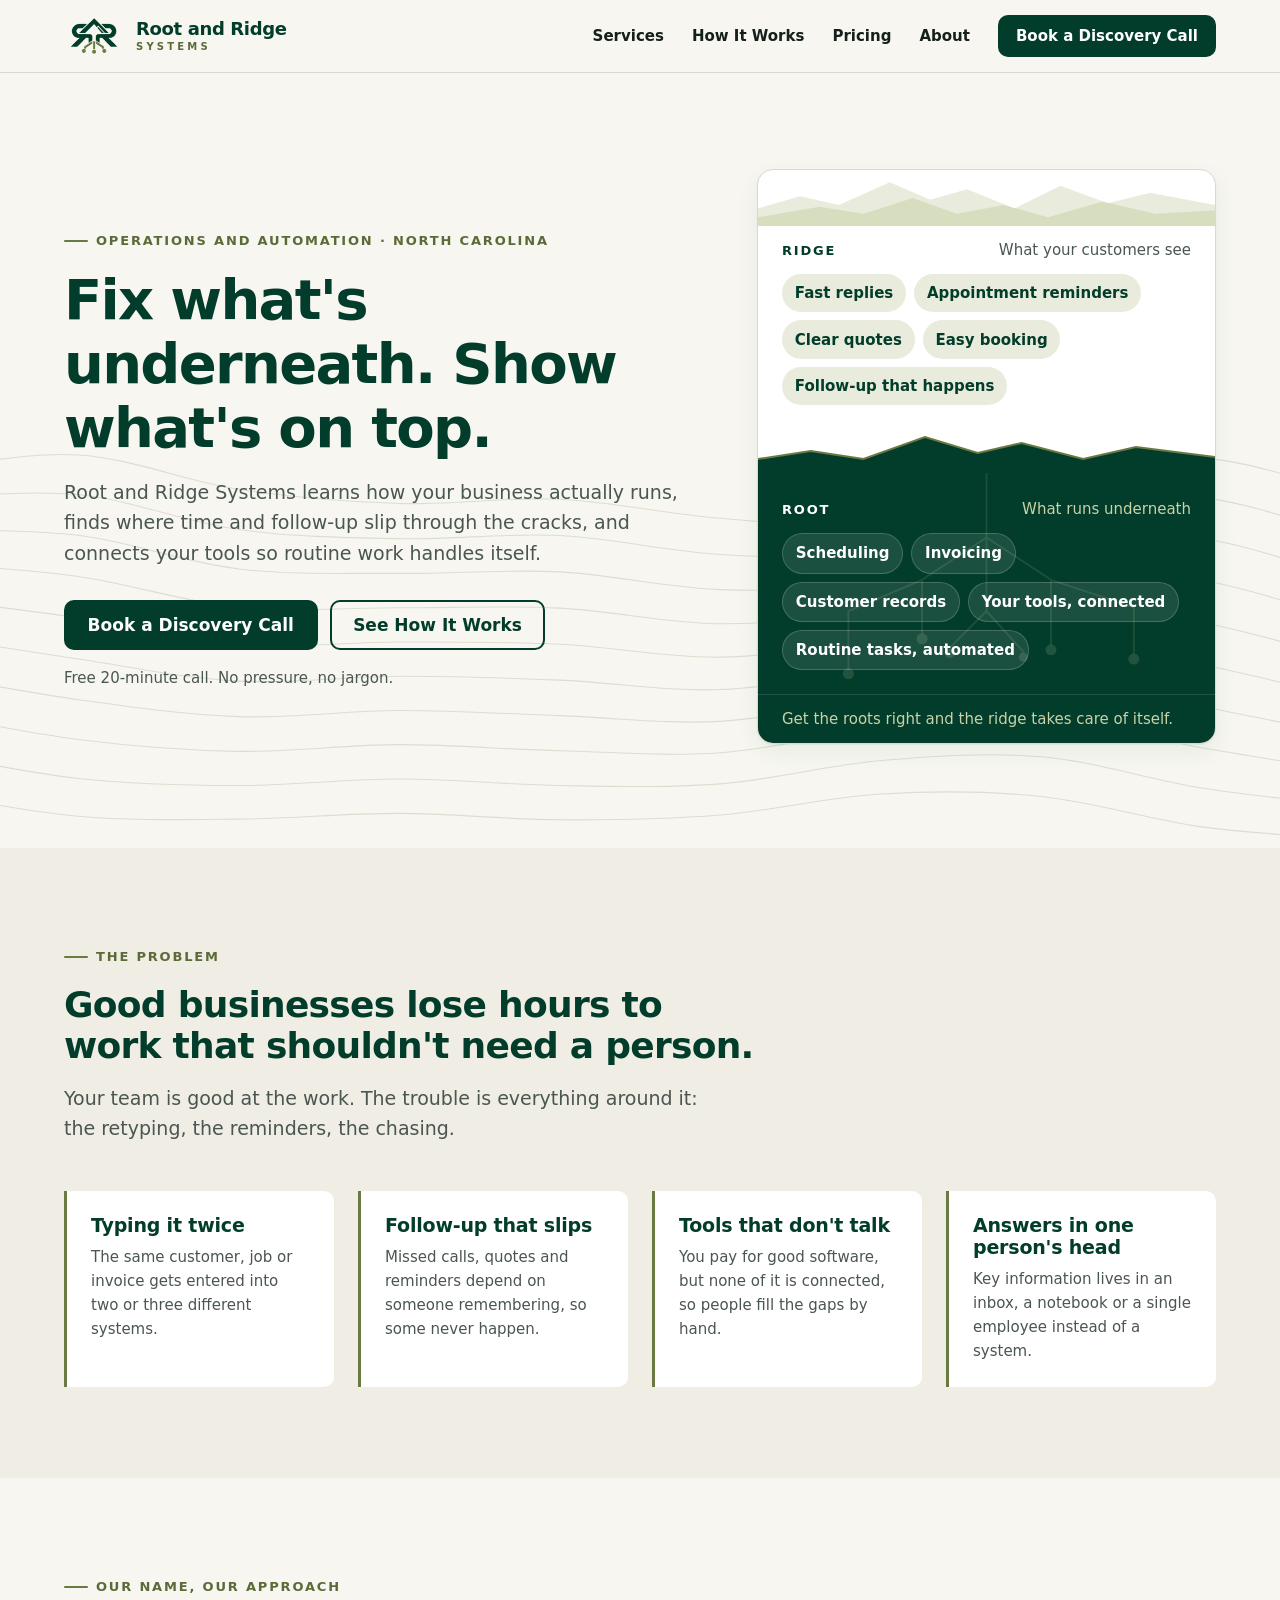
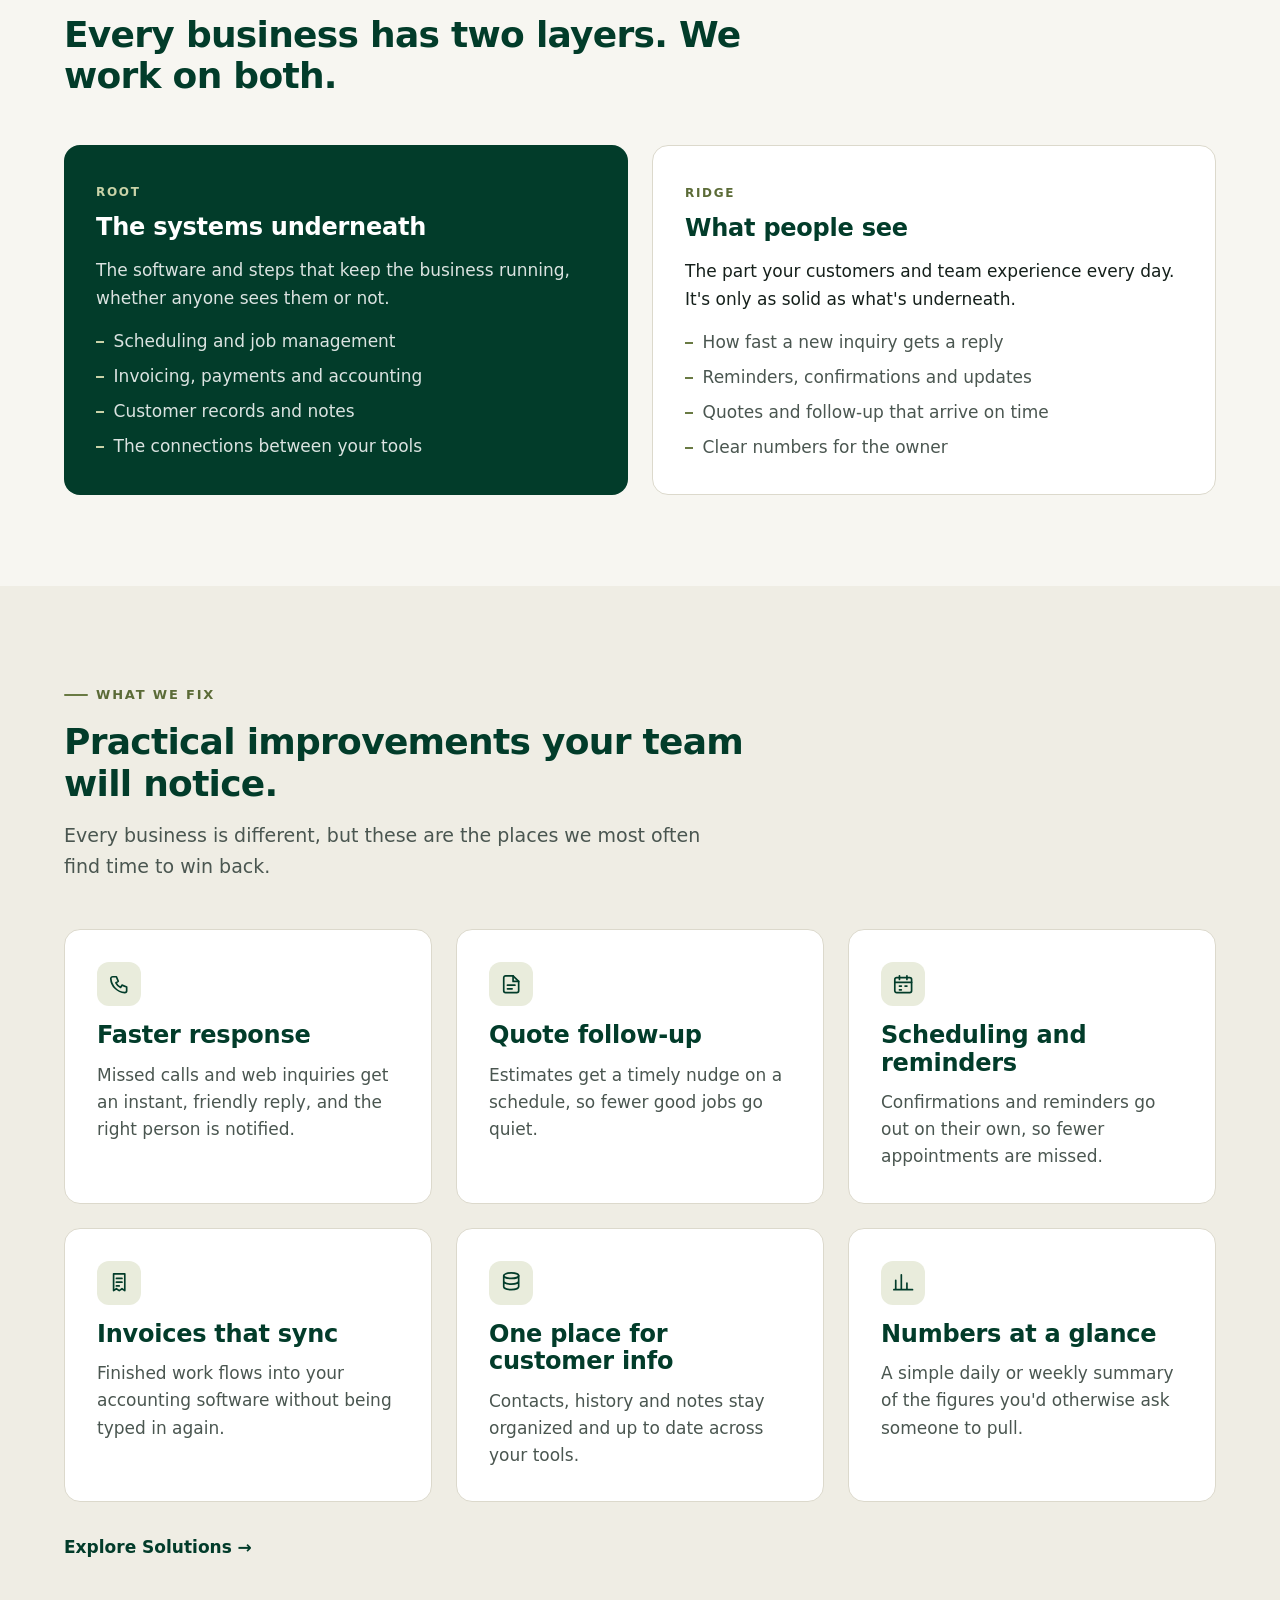
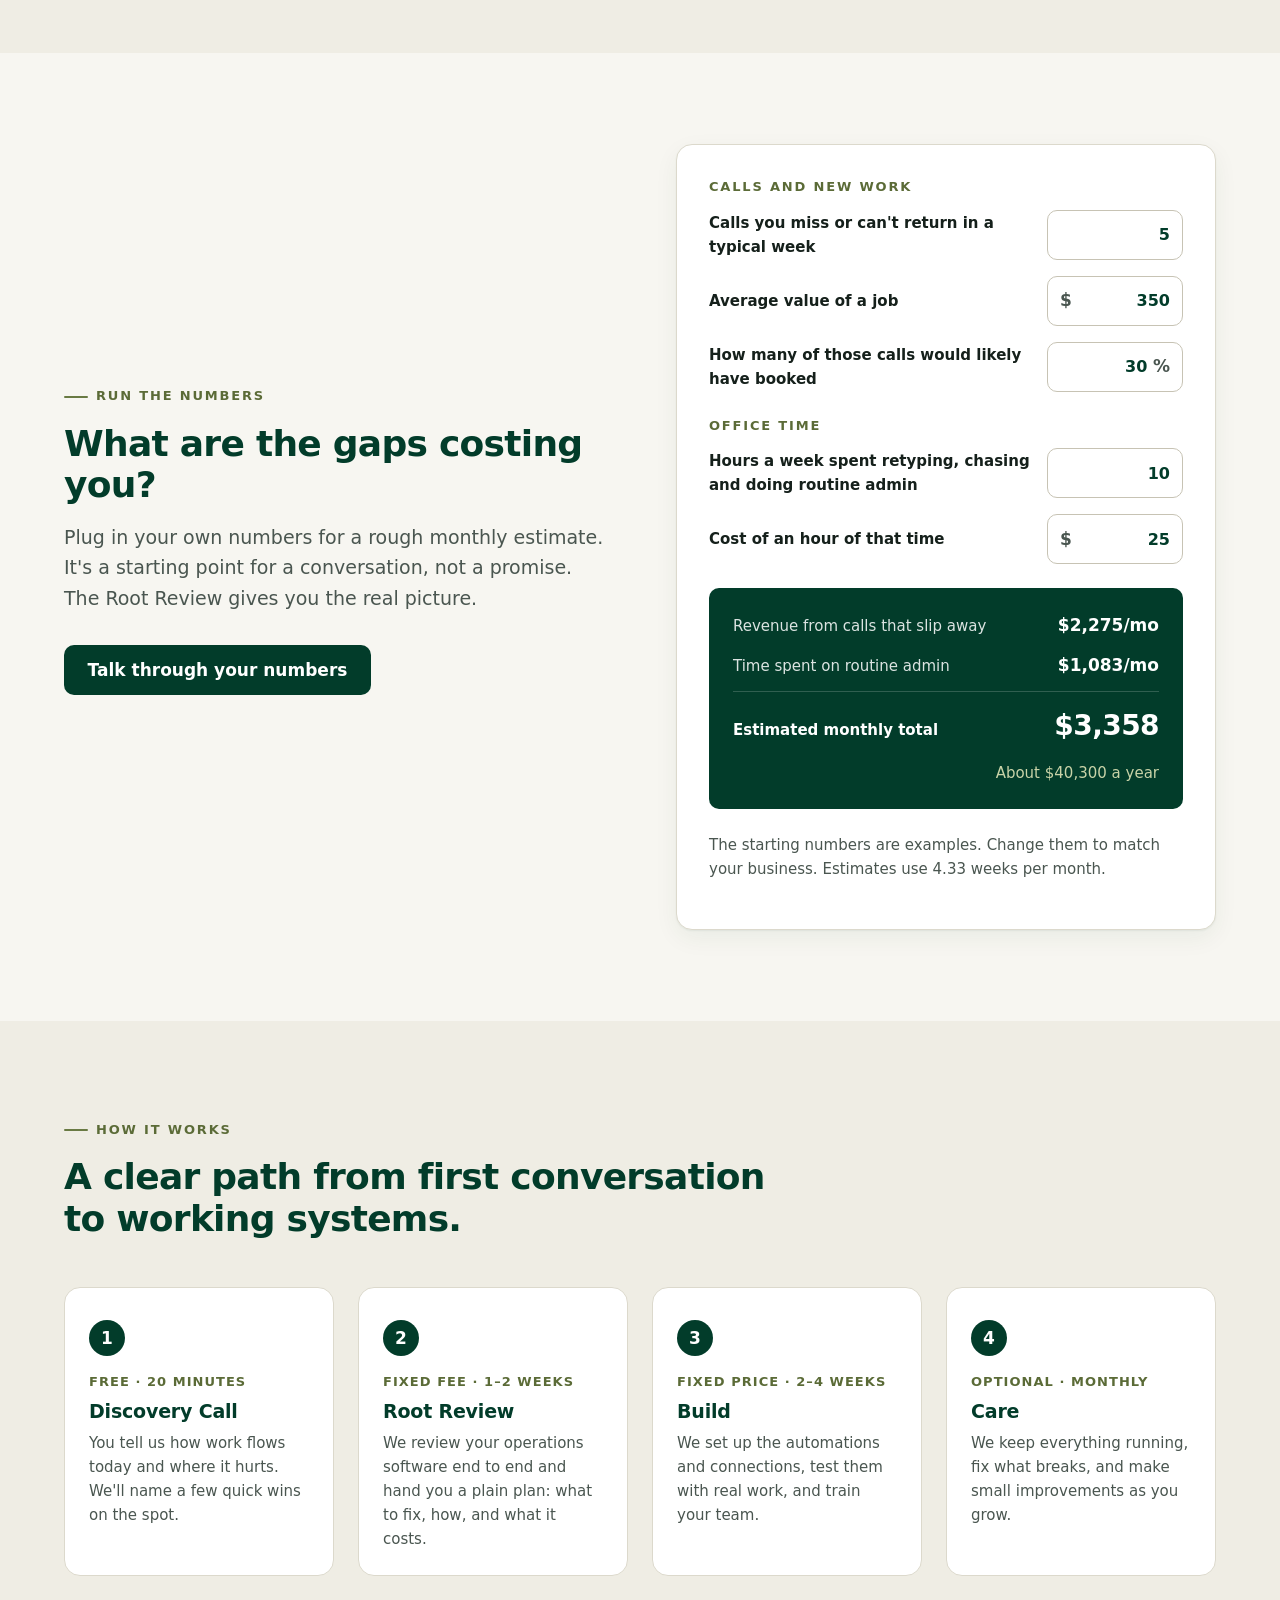
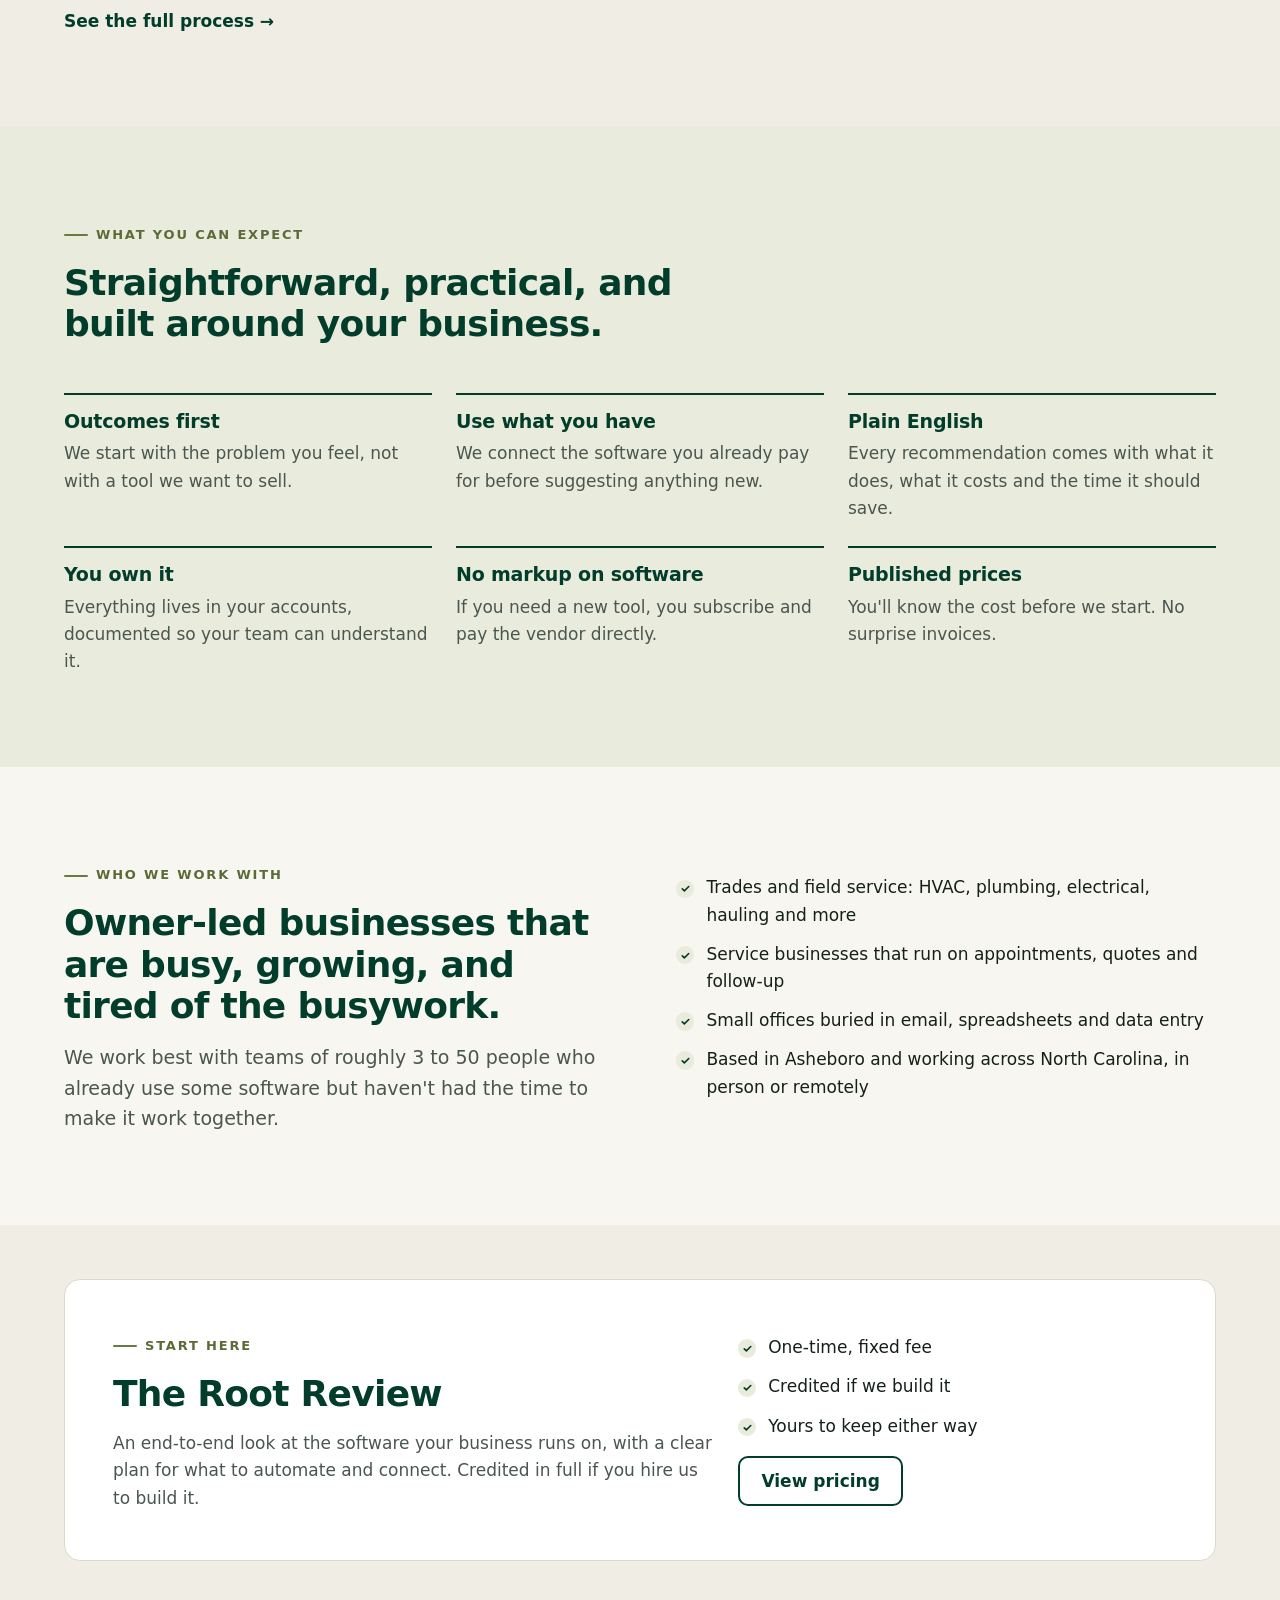
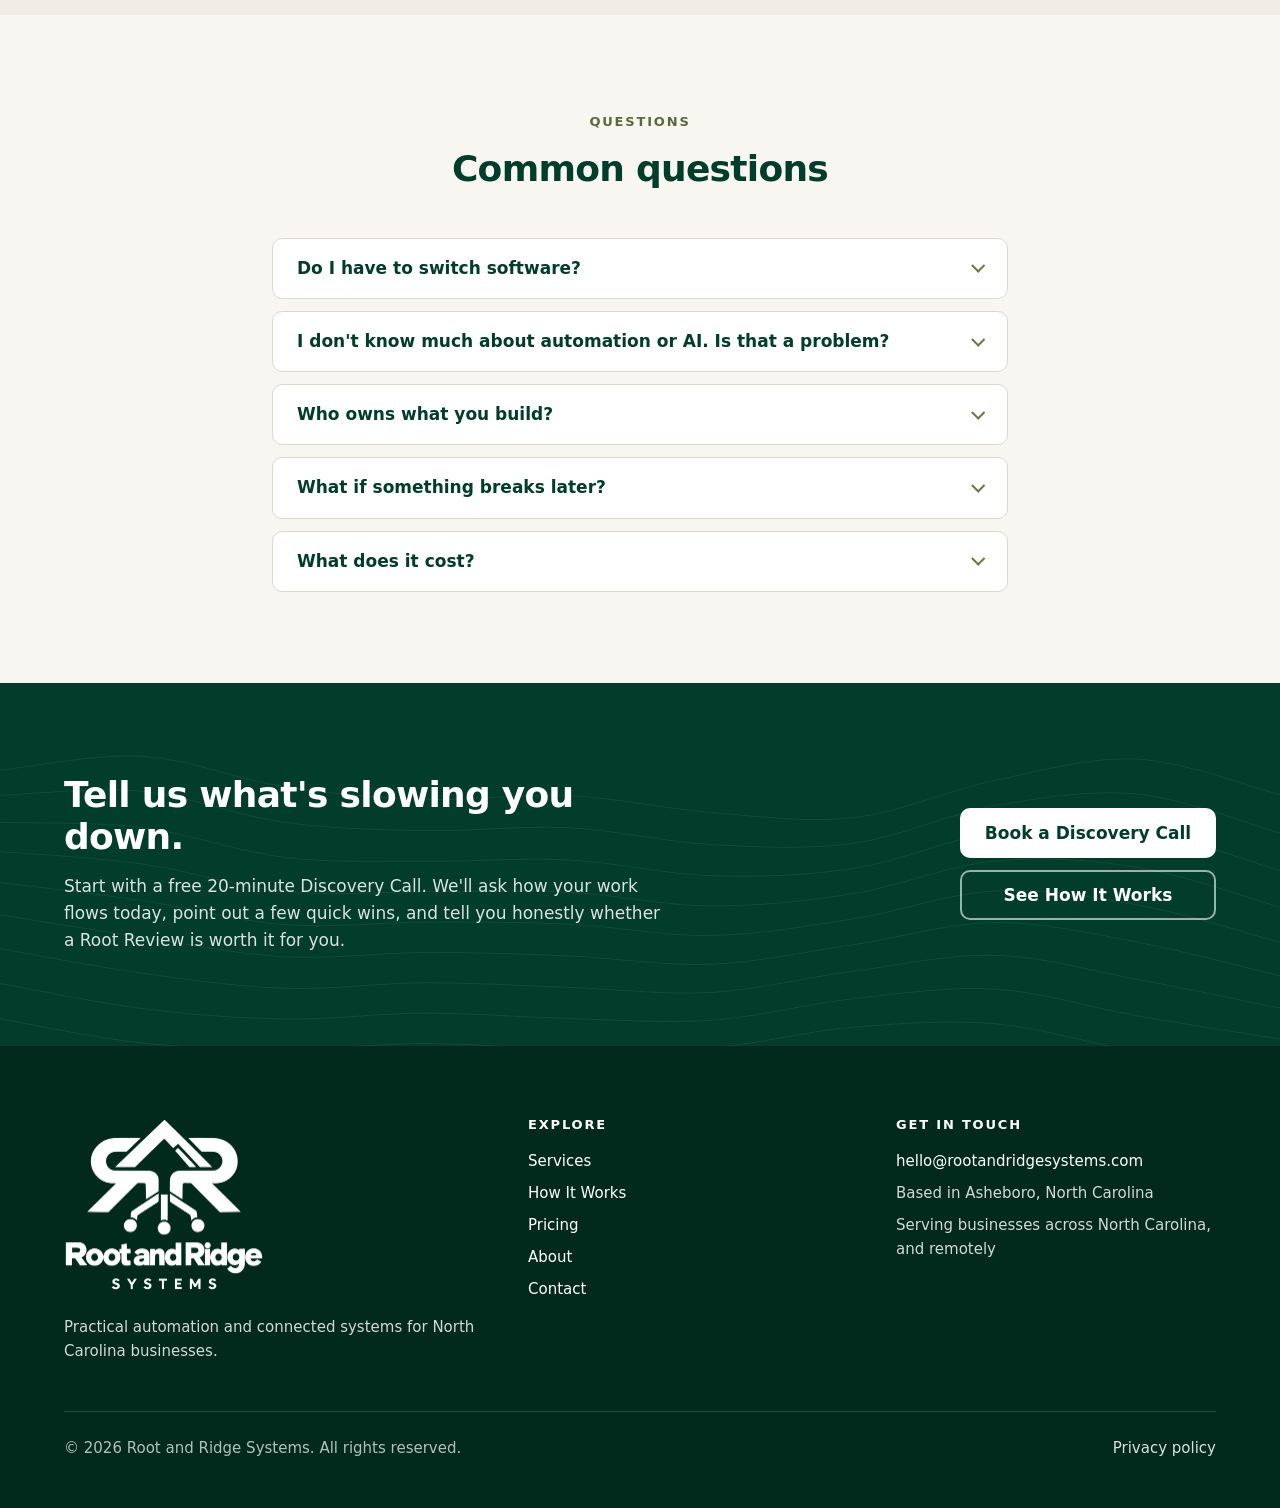
==== commit 87fb0080: "Add files via upload" ====
--- a/index.html
+++ b/index.html
@@ -3,16 +3,16 @@
 <head>
 <meta charset="utf-8">
 <meta name="viewport" content="width=device-width, initial-scale=1">
-<title>Services | Root and Ridge Systems</title>
-<meta name="description" content="The Root Review, fixed-price automation builds, and optional ongoing care. Practical systems that connect the tools your business already uses.">
-<link rel="canonical" href="https://rootandridgesystems.com/services/">
+<title>Root and Ridge Systems | Practical Automation for NC Businesses</title>
+<meta name="description" content="We find the friction in how your business runs, then connect your tools and automate routine work. Based in Asheboro, serving North Carolina.">
+<link rel="canonical" href="https://rootandridgesystems.com/">
 <meta name="theme-color" content="#023c2a">
 <meta property="og:type" content="website">
 <meta property="og:site_name" content="Root and Ridge Systems">
-<meta property="og:title" content="Services | Root and Ridge Systems">
-<meta property="og:description" content="The Root Review, fixed-price automation builds, and optional ongoing care. Practical systems that connect the tools your business already uses.">
-<meta property="og:url" content="https://rootandridgesystems.com/services/">
-<meta property="og:image" content="https://rootandridgesystems.com/assets/img/og-image.png">
+<meta property="og:title" content="Root and Ridge Systems | Practical Automation for NC Businesses">
+<meta property="og:description" content="We find the friction in how your business runs, then connect your tools and automate routine work. Based in Asheboro, serving North Carolina.">
+<meta property="og:url" content="https://rootandridgesystems.com/">
+<meta property="og:image" content="https://rootandridgesystems.com/og-image.png">
 <meta property="og:image:width" content="1200">
 <meta property="og:image:height" content="630">
 <meta property="og:image:alt" content="Root and Ridge Systems logo">
@@ -22,130 +22,234 @@
 <link rel="icon" href="/favicon-32.png" type="image/png" sizes="32x32">
 <link rel="apple-touch-icon" href="/apple-touch-icon.png">
 <link rel="manifest" href="/site.webmanifest">
-<link rel="stylesheet" href="/assets/css/styles.css">
-<script src="/assets/js/js-flag.js"></script>
-<script src="/assets/js/site-config.js" defer></script>
-<script src="/assets/js/main.js" defer></script>
-
-<script type="application/ld+json">{"@context":"https://schema.org","@type":"ProfessionalService","@id":"https://rootandridgesystems.com/#organization","name":"Root and Ridge Systems","url":"https://rootandridgesystems.com/","logo":"https://rootandridgesystems.com/assets/img/logo-full.png","image":"https://rootandridgesystems.com/assets/img/og-image.png","email":"hello@rootandridgesystems.com","description":"Root and Ridge Systems helps businesses find operational friction and builds practical automation and connected systems to fix it.","address":{"@type":"PostalAddress","addressLocality":"Asheboro","addressRegion":"NC","addressCountry":"US"},"areaServed":[{"@type":"State","name":"North Carolina"},{"@type":"Country","name":"United States"}],"priceRange":"$$"}</script>
-<script type="application/ld+json">{"@context":"https://schema.org","@type":"BreadcrumbList","itemListElement":[{"@type":"ListItem","position":1,"name":"Home","item":"https://rootandridgesystems.com/"},{"@type":"ListItem","position":2,"name":"Services","item":"https://rootandridgesystems.com/services/"}]}</script>
+<link rel="stylesheet" href="/styles.css">
+<script src="/js-flag.js"></script>
+<script src="/site-config.js" defer></script>
+<script src="/main.js" defer></script>
+<script src="/roi-calculator.js" defer></script>
+<script type="application/ld+json">{"@context":"https://schema.org","@type":"ProfessionalService","@id":"https://rootandridgesystems.com/#organization","name":"Root and Ridge Systems","url":"https://rootandridgesystems.com/","logo":"https://rootandridgesystems.com/logo-full.png","image":"https://rootandridgesystems.com/og-image.png","email":"hello@rootandridgesystems.com","description":"Root and Ridge Systems helps businesses find operational friction and builds practical automation and connected systems to fix it.","address":{"@type":"PostalAddress","addressLocality":"Asheboro","addressRegion":"NC","addressCountry":"US"},"areaServed":[{"@type":"State","name":"North Carolina"},{"@type":"Country","name":"United States"}],"priceRange":"$$"}</script>
+<script type="application/ld+json">{"@context":"https://schema.org","@type":"FAQPage","mainEntity":[{"@type":"Question","name":"Do I have to switch software?","acceptedAnswer":{"@type":"Answer","text":"Usually not. We start with the tools you already pay for and connect them. We only recommend a new tool when the ones you have can't do the job, and we'll show you its monthly cost before you decide."}},{"@type":"Question","name":"I don't know much about automation or AI. Is that a problem?","acceptedAnswer":{"@type":"Answer","text":"Not at all. You know how your business runs; that's the part we need. We explain everything in plain English and you approve every change before we build it."}},{"@type":"Question","name":"Who owns what you build?","acceptedAnswer":{"@type":"Answer","text":"You do. Everything is set up in your own accounts, documented, and handed over. If you ever stop working with us, it keeps running."}},{"@type":"Question","name":"What if something breaks later?","acceptedAnswer":{"@type":"Answer","text":"Every build includes testing and a fix window after launch. For ongoing peace of mind, our optional monthly Care plan covers monitoring and fixes."}},{"@type":"Question","name":"What does it cost?","acceptedAnswer":{"@type":"Answer","text":"The Discovery Call is free. Everything after it is fixed-price and published on our pricing page, and the Root Review fee is credited in full if you hire us to build what it recommends."}}]}</script>
+<script type="application/ld+json">{"@context":"https://schema.org","@type":"WebSite","name":"Root and Ridge Systems","url":"https://rootandridgesystems.com/"}</script>
 </head>
 <body>
 <a class="skip-link" href="#main">Skip to main content</a>
 <header class="site-header">
   <div class="container header-inner">
     <a class="brand" href="/" aria-label="Root and Ridge Systems — home">
-      <img src="/assets/img/logo-mark.webp" srcset="/assets/img/logo-mark.webp 1x, /assets/img/logo-mark@2x.webp 2x" width="112" height="66" alt="">
+      <img src="/logo-mark.webp" srcset="/logo-mark.webp 1x, /logo-mark@2x.webp 2x" width="112" height="66" alt="">
       <span class="brand-text" aria-hidden="true"><span class="brand-name">Root and Ridge</span><span class="brand-sub">SYSTEMS</span></span>
     </a>
     <button class="nav-toggle" type="button" aria-expanded="false" aria-controls="site-nav"><span class="nav-toggle-bars" aria-hidden="true"></span>Menu</button>
     <nav class="site-nav" id="site-nav" aria-label="Main">
       <ul>
-        <li><a href="/services/" aria-current="page">Services</a></li><li><a href="/how-it-works/">How It Works</a></li><li><a href="/pricing/">Pricing</a></li><li><a href="/about/">About</a></li><li class="nav-cta"><a class="btn btn--primary btn--sm" href="/contact/" data-cta="book">Book a Discovery Call</a></li>
+        <li><a href="/services">Services</a></li><li><a href="/how-it-works">How It Works</a></li><li><a href="/pricing">Pricing</a></li><li><a href="/about">About</a></li><li class="nav-cta"><a class="btn btn--primary btn--sm" href="/contact" data-cta="book">Book a Discovery Call</a></li>
       </ul>
     </nav>
   </div>
 </header>
 <main id="main">
-<section class="page-hero">
-  <div class="container">
-    <p class="eyebrow">Services</p>
-    <h1>Practical systems for the way your business already works.</h1>
-    <p class="lead">One clear starting point, a fixed-price build, and optional ongoing care. No long contracts and no software you don't need.</p>
-    <div class="btn-row btn-row--stack-mobile mt-6"><a class="btn btn--primary" href="/contact/" data-cta="book">Book a Discovery Call</a><a class="btn btn--secondary" href="/pricing/">View pricing</a></div>
-  </div>
-</section>
-
-<section class="section" aria-labelledby="review-heading">
+<section class="hero">
+  <div class="container split split--wide-left">
+    <div>
+      <p class="eyebrow">Operations and automation · North Carolina</p>
+      <h1>Fix what's underneath. Show what's on top.</h1>
+      <p class="lead">Root and Ridge Systems learns how your business actually runs, finds where time and follow-up slip through the cracks, and connects your tools so routine work handles itself.</p>
+      <div class="btn-row btn-row--stack-mobile">
+        <a class="btn btn--primary" href="/contact" data-cta="book">Book a Discovery Call</a>
+        <a class="btn btn--secondary" href="/how-it-works">See How It Works</a>
+      </div>
+      <p class="hero-note">Free 20-minute call. No pressure, no jargon.</p>
+    </div>
+    <figure class="layers" aria-labelledby="layers-caption">
+  <svg class="layer-peaks" viewBox="0 0 520 64" preserveAspectRatio="none" aria-hidden="true">
+    <path d="M0 64V44L48 30L92 40L150 14L196 34L238 22L292 44L344 18L398 38L446 26L520 40V64Z" fill="#e9ecdc"/>
+    <path d="M0 64V54L70 42L120 50L176 32L226 50L280 40L330 54L392 36L452 50L520 46V64Z" fill="#c9d3a8" fill-opacity="0.55"/>
+  </svg>
+  <div class="layer layer--ridge">
+    <div class="layer-label"><strong>Ridge</strong><span>What your customers see</span></div>
+    <ul class="chips">
+      <li>Fast replies</li><li>Appointment reminders</li><li>Clear quotes</li><li>Easy booking</li><li>Follow-up that happens</li>
+    </ul>
+  </div>
+  <svg class="layer-divider" viewBox="0 0 520 44" preserveAspectRatio="none" aria-hidden="true">
+    <path d="M0 44V30L60 22L120 30L190 8L250 24L300 14L370 30L430 18L520 28V44Z" fill="#023c2a"/>
+    <path d="M0 30L60 22L120 30L190 8L250 24L300 14L370 30L430 18L520 28" fill="none" stroke="#697a43" stroke-width="2"/>
+  </svg>
+  <div class="layer layer--root">
+    <div class="layer-label"><strong>Root</strong><span>What runs underneath</span></div>
+    <ul class="chips">
+      <li>Scheduling</li><li>Invoicing</li><li>Customer records</li><li>Your tools, connected</li><li>Routine tasks, automated</li>
+    </ul>
+  </div>
+  <figcaption class="layer-caption" id="layers-caption">Get the roots right and the ridge takes care of itself.</figcaption>
+</figure>
+  </div>
+</section>
+
+<section class="section section--alt" aria-labelledby="problem-heading">
+  <div class="container">
+    <div class="section-head">
+      <p class="eyebrow">The problem</p>
+      <h2 id="problem-heading">Good businesses lose hours to work that shouldn't need a person.</h2>
+      <p class="lead">Your team is good at the work. The trouble is everything around it: the retyping, the reminders, the chasing.</p>
+    </div>
+    <div class="grid grid--4">
+      <div class="pain-card"><h3>Typing it twice</h3><p>The same customer, job or invoice gets entered into two or three different systems.</p></div>
+      <div class="pain-card"><h3>Follow-up that slips</h3><p>Missed calls, quotes and reminders depend on someone remembering, so some never happen.</p></div>
+      <div class="pain-card"><h3>Tools that don't talk</h3><p>You pay for good software, but none of it is connected, so people fill the gaps by hand.</p></div>
+      <div class="pain-card"><h3>Answers in one person's head</h3><p>Key information lives in an inbox, a notebook or a single employee instead of a system.</p></div>
+    </div>
+  </div>
+</section>
+
+<section class="section" aria-labelledby="explain-heading">
+  <div class="container">
+    <div class="section-head">
+      <p class="eyebrow">Our name, our approach</p>
+      <h2 id="explain-heading">Every business has two layers. We work on both.</h2>
+    </div>
+    <div class="two-col-explain">
+      <div class="explain explain--root">
+        <span class="tag">Root</span>
+        <h3>The systems underneath</h3>
+        <p>The software and steps that keep the business running, whether anyone sees them or not.</p>
+        <ul class="dash-list"><li>Scheduling and job management</li><li>Invoicing, payments and accounting</li><li>Customer records and notes</li><li>The connections between your tools</li></ul>
+      </div>
+      <div class="explain explain--ridge">
+        <span class="tag">Ridge</span>
+        <h3>What people see</h3>
+        <p>The part your customers and team experience every day. It's only as solid as what's underneath.</p>
+        <ul class="dash-list"><li>How fast a new inquiry gets a reply</li><li>Reminders, confirmations and updates</li><li>Quotes and follow-up that arrive on time</li><li>Clear numbers for the owner</li></ul>
+      </div>
+    </div>
+  </div>
+</section>
+
+<section class="section section--alt" aria-labelledby="fix-heading">
+  <div class="container">
+    <div class="section-head">
+      <p class="eyebrow">What we fix</p>
+      <h2 id="fix-heading">Practical improvements your team will notice.</h2>
+      <p class="lead">Every business is different, but these are the places we most often find time to win back.</p>
+    </div>
+    <div class="grid grid--3">
+      <div class="card"><span class="icon" aria-hidden="true"><svg viewBox="0 0 24 24" fill="none" stroke="currentColor" stroke-width="1.8" stroke-linecap="round" stroke-linejoin="round"><path d="M5 4h4l2 5-2.5 1.5a11 11 0 0 0 5 5L15 13l5 2v4a2 2 0 0 1-2 2A16 16 0 0 1 3 6a2 2 0 0 1 2-2"/></svg></span><h3>Faster response</h3><p>Missed calls and web inquiries get an instant, friendly reply, and the right person is notified.</p></div>
+      <div class="card"><span class="icon" aria-hidden="true"><svg viewBox="0 0 24 24" fill="none" stroke="currentColor" stroke-width="1.8" stroke-linecap="round" stroke-linejoin="round"><path d="M14 3H6a2 2 0 0 0-2 2v14a2 2 0 0 0 2 2h12a2 2 0 0 0 2-2V9z"/><path d="M14 3v6h6M8 13h8M8 17h5"/></svg></span><h3>Quote follow-up</h3><p>Estimates get a timely nudge on a schedule, so fewer good jobs go quiet.</p></div>
+      <div class="card"><span class="icon" aria-hidden="true"><svg viewBox="0 0 24 24" fill="none" stroke="currentColor" stroke-width="1.8" stroke-linecap="round" stroke-linejoin="round"><rect x="3" y="5" width="18" height="16" rx="2"/><path d="M16 3v4M8 3v4M3 10h18M8 14h2M14 14h2M8 18h2"/></svg></span><h3>Scheduling and reminders</h3><p>Confirmations and reminders go out on their own, so fewer appointments are missed.</p></div>
+      <div class="card"><span class="icon" aria-hidden="true"><svg viewBox="0 0 24 24" fill="none" stroke="currentColor" stroke-width="1.8" stroke-linecap="round" stroke-linejoin="round"><path d="M6 3h12v18l-3-2-3 2-3-2-3 2z"/><path d="M9 8h6M9 12h6M9 16h3"/></svg></span><h3>Invoices that sync</h3><p>Finished work flows into your accounting software without being typed in again.</p></div>
+      <div class="card"><span class="icon" aria-hidden="true"><svg viewBox="0 0 24 24" fill="none" stroke="currentColor" stroke-width="1.8" stroke-linecap="round" stroke-linejoin="round"><ellipse cx="12" cy="5" rx="8" ry="3"/><path d="M4 5v6c0 1.7 3.6 3 8 3s8-1.3 8-3V5M4 11v6c0 1.7 3.6 3 8 3s8-1.3 8-3v-6"/></svg></span><h3>One place for customer info</h3><p>Contacts, history and notes stay organized and up to date across your tools.</p></div>
+      <div class="card"><span class="icon" aria-hidden="true"><svg viewBox="0 0 24 24" fill="none" stroke="currentColor" stroke-width="1.8" stroke-linecap="round" stroke-linejoin="round"><path d="M4 20V10M10 20V4M16 20v-7M22 20H2"/></svg></span><h3>Numbers at a glance</h3><p>A simple daily or weekly summary of the figures you'd otherwise ask someone to pull.</p></div>
+    </div>
+    <p class="mt-6"><a class="text-link" href="/services">Explore Solutions</a></p>
+  </div>
+</section>
+
+<section class="section calc-section" id="calculator" aria-labelledby="calc-heading">
   <div class="container split">
     <div>
-      <p class="eyebrow">Start here</p>
-      <h2 id="review-heading">The Root Review</h2>
-      <p>We walk through every tool and every handoff in your business, from the first call or inquiry to getting paid. Then we show you, in plain English, where time and follow-up are slipping and exactly what we'd change.</p>
-      <p class="muted">The fee is credited in full if you hire us for the Build within 30 days.</p>
-    </div>
-    <div class="card">
-      <h3>What you receive</h3>
+      <p class="eyebrow">Run the numbers</p>
+      <h2 id="calc-heading">What are the gaps costing you?</h2>
+      <p class="lead">Plug in your own numbers for a rough monthly estimate. It's a starting point for a conversation, not a promise. The Root Review gives you the real picture.</p>
+      <div class="btn-row btn-row--stack-mobile mt-6"><a class="btn btn--primary" href="/contact" data-cta="book">Talk through your numbers</a></div>
+    </div>
+    <form class="calc" id="roi-calculator" aria-describedby="calc-note">
+      <fieldset>
+        <legend>Calls and new work</legend>
+        <div class="calc-field"><label for="calc-calls">Calls you miss or can't return in a typical week</label><div class="calc-input"><input id="calc-calls" type="number" inputmode="numeric" min="0" max="500" step="1" value="5"></div></div>
+        <div class="calc-field"><label for="calc-value">Average value of a job</label><div class="calc-input calc-input--prefix"><span aria-hidden="true">$</span><input id="calc-value" type="number" inputmode="numeric" min="0" max="100000" step="10" value="350"></div></div>
+        <div class="calc-field"><label for="calc-rate">How many of those calls would likely have booked</label><div class="calc-input calc-input--suffix"><input id="calc-rate" type="number" inputmode="numeric" min="0" max="100" step="5" value="30"><span aria-hidden="true">%</span></div></div>
+      </fieldset>
+      <fieldset>
+        <legend>Office time</legend>
+        <div class="calc-field"><label for="calc-hours">Hours a week spent retyping, chasing and doing routine admin</label><div class="calc-input"><input id="calc-hours" type="number" inputmode="numeric" min="0" max="400" step="1" value="10"></div></div>
+        <div class="calc-field"><label for="calc-wage">Cost of an hour of that time</label><div class="calc-input calc-input--prefix"><span aria-hidden="true">$</span><input id="calc-wage" type="number" inputmode="numeric" min="0" max="1000" step="1" value="25"></div></div>
+      </fieldset>
+      <div class="calc-results" aria-live="polite">
+        <div class="calc-row"><span>Revenue from calls that slip away</span><output id="calc-out-calls" for="calc-calls calc-value calc-rate">—</output></div>
+        <div class="calc-row"><span>Time spent on routine admin</span><output id="calc-out-admin" for="calc-hours calc-wage">—</output></div>
+        <div class="calc-row calc-row--total"><span>Estimated monthly total</span><output id="calc-out-total">—</output></div>
+        <p class="calc-year" id="calc-out-year"></p>
+      </div>
+      <p class="calc-note small muted" id="calc-note">The starting numbers are examples. Change them to match your business. Estimates use 4.33 weeks per month.</p>
+      <noscript><p class="small">Turn on JavaScript to use the calculator, or <a href="/contact">tell us your numbers</a> and we'll run them with you.</p></noscript>
+    </form>
+  </div>
+</section>
+
+<section class="section section--alt" aria-labelledby="how-heading">
+  <div class="container">
+    <div class="section-head">
+      <p class="eyebrow">How it works</p>
+      <h2 id="how-heading">A clear path from first conversation to working systems.</h2>
+    </div>
+    <ol class="steps steps--row">
+      <li class="step"><span class="step-meta">Free · 20 minutes</span><h3>Discovery Call</h3><p>You tell us how work flows today and where it hurts. We'll name a few quick wins on the spot.</p></li>
+      <li class="step"><span class="step-meta">Fixed fee · 1–2 weeks</span><h3>Root Review</h3><p>We review your operations software end to end and hand you a plain plan: what to fix, how, and what it costs.</p></li>
+      <li class="step"><span class="step-meta">Fixed price · 2–4 weeks</span><h3>Build</h3><p>We set up the automations and connections, test them with real work, and train your team.</p></li>
+      <li class="step"><span class="step-meta">Optional · monthly</span><h3>Care</h3><p>We keep everything running, fix what breaks, and make small improvements as you grow.</p></li>
+    </ol>
+    <p class="mt-6"><a class="text-link" href="/how-it-works">See the full process</a></p>
+  </div>
+</section>
+
+<section class="section section--tint" aria-labelledby="principles-heading">
+  <div class="container">
+    <div class="section-head">
+      <p class="eyebrow">What you can expect</p>
+      <h2 id="principles-heading">Straightforward, practical, and built around your business.</h2>
+    </div>
+    <div class="principles">
+      <div class="principle"><h3>Outcomes first</h3><p>We start with the problem you feel, not with a tool we want to sell.</p></div>
+      <div class="principle"><h3>Use what you have</h3><p>We connect the software you already pay for before suggesting anything new.</p></div>
+      <div class="principle"><h3>Plain English</h3><p>Every recommendation comes with what it does, what it costs and the time it should save.</p></div>
+      <div class="principle"><h3>You own it</h3><p>Everything lives in your accounts, documented so your team can understand it.</p></div>
+      <div class="principle"><h3>No markup on software</h3><p>If you need a new tool, you subscribe and pay the vendor directly.</p></div>
+      <div class="principle"><h3>Published prices</h3><p>You'll know the cost before we start. No surprise invoices.</p></div>
+    </div>
+  </div>
+</section>
+
+<section class="section" aria-labelledby="who-heading">
+  <div class="container split">
+    <div>
+      <p class="eyebrow">Who we work with</p>
+      <h2 id="who-heading">Owner-led businesses that are busy, growing, and tired of the busywork.</h2>
+      <p class="lead">We work best with teams of roughly 3 to 50 people who already use some software but haven't had the time to make it work together.</p>
+    </div>
+    <div>
       <ul class="check-list">
-        <li>A map of your tools and how work moves between them</li>
-        <li>The friction points we found, ranked by time and impact</li>
-        <li>Specific automations and connections we recommend</li>
-        <li>Any new software needed, with its monthly cost</li>
-        <li>A fixed price for the Build, so you can decide with no surprises</li>
+        <li>Trades and field service: HVAC, plumbing, electrical, hauling and more</li>
+        <li>Service businesses that run on appointments, quotes and follow-up</li>
+        <li>Small offices buried in email, spreadsheets and data entry</li>
+        <li>Based in Asheboro and working across North Carolina, in person or remotely</li>
       </ul>
     </div>
   </div>
 </section>
 
-<section class="section section--alt" aria-labelledby="build-heading">
-  <div class="container">
-    <div class="grid grid--2">
-      <div class="card">
-        <p class="eyebrow">Fixed price</p>
-        <h2 id="build-heading">Build</h2>
-        <p>We put the plan into action inside your own accounts, then test it with real work before anything goes live.</p>
-        <ul class="check-list">
-          <li>Automations and connections set up and tested</li>
-          <li>Error alerts so problems are caught early</li>
-          <li>A short training session for your team</li>
-          <li>A one-page guide for each automation</li>
-        </ul>
-      </div>
-      <div class="card">
-        <p class="eyebrow">Optional · monthly</p>
-        <h2>Care</h2>
-        <p>Software changes. Care keeps what we built working and lets it grow with you, month to month.</p>
-        <ul class="check-list">
-          <li>Monitoring of every automation</li>
-          <li>Fixes when a tool or setting changes</li>
-          <li>Small adjustments as your business changes</li>
-          <li>Cancel any time with 30 days' notice</li>
-        </ul>
-      </div>
-    </div>
-  </div>
-</section>
-
-<section class="section" aria-labelledby="examples-heading">
-  <div class="container">
-    <div class="section-head">
-      <p class="eyebrow">Examples</p>
-      <h2 id="examples-heading">What we commonly automate</h2>
-      <p class="lead">A few of the everyday jobs that systems can handle so your people don't have to.</p>
-    </div>
-    <div class="grid grid--3">
-      <div class="card"><span class="icon" aria-hidden="true"><svg viewBox="0 0 24 24" fill="none" stroke="currentColor" stroke-width="1.8" stroke-linecap="round" stroke-linejoin="round"><path d="M5 4h4l2 5-2.5 1.5a11 11 0 0 0 5 5L15 13l5 2v4a2 2 0 0 1-2 2A16 16 0 0 1 3 6a2 2 0 0 1 2-2"/></svg></span><h3>Customer response</h3><ul class="dash-list"><li>Instant text-back for missed calls</li><li>Web inquiries routed to the right person</li><li>After-hours replies that set expectations</li></ul></div>
-      <div class="card"><span class="icon" aria-hidden="true"><svg viewBox="0 0 24 24" fill="none" stroke="currentColor" stroke-width="1.8" stroke-linecap="round" stroke-linejoin="round"><path d="M14 3H6a2 2 0 0 0-2 2v14a2 2 0 0 0 2 2h12a2 2 0 0 0 2-2V9z"/><path d="M14 3v6h6M8 13h8M8 17h5"/></svg></span><h3>Quotes and sales</h3><ul class="dash-list"><li>Estimate follow-up on a schedule</li><li>New leads added to your CRM automatically</li><li>Won jobs handed straight to scheduling</li></ul></div>
-      <div class="card"><span class="icon" aria-hidden="true"><svg viewBox="0 0 24 24" fill="none" stroke="currentColor" stroke-width="1.8" stroke-linecap="round" stroke-linejoin="round"><rect x="3" y="5" width="18" height="16" rx="2"/><path d="M16 3v4M8 3v4M3 10h18M8 14h2M14 14h2M8 18h2"/></svg></span><h3>Scheduling and jobs</h3><ul class="dash-list"><li>Booking confirmations and reminders</li><li>Job updates to customers</li><li>Review requests after the work is done</li></ul></div>
-      <div class="card"><span class="icon" aria-hidden="true"><svg viewBox="0 0 24 24" fill="none" stroke="currentColor" stroke-width="1.8" stroke-linecap="round" stroke-linejoin="round"><path d="M6 3h12v18l-3-2-3 2-3-2-3 2z"/><path d="M9 8h6M9 12h6M9 16h3"/></svg></span><h3>Billing and money</h3><ul class="dash-list"><li>Completed jobs synced to accounting</li><li>Payment reminders that go out on time</li><li>Fewer manual entries, fewer mistakes</li></ul></div>
-      <div class="card"><span class="icon" aria-hidden="true"><svg viewBox="0 0 24 24" fill="none" stroke="currentColor" stroke-width="1.8" stroke-linecap="round" stroke-linejoin="round"><ellipse cx="12" cy="5" rx="8" ry="3"/><path d="M4 5v6c0 1.7 3.6 3 8 3s8-1.3 8-3V5M4 11v6c0 1.7 3.6 3 8 3s8-1.3 8-3v-6"/></svg></span><h3>Information and records</h3><ul class="dash-list"><li>Customer details kept in one place</li><li>Forms and documents filed automatically</li><li>Shared notes your whole team can find</li></ul></div>
-      <div class="card"><span class="icon" aria-hidden="true"><svg viewBox="0 0 24 24" fill="none" stroke="currentColor" stroke-width="1.8" stroke-linecap="round" stroke-linejoin="round"><circle cx="9" cy="8" r="3.5"/><path d="M2.5 20a6.5 6.5 0 0 1 13 0M16 4.5a3.5 3.5 0 0 1 0 7M18 14a6 6 0 0 1 3.5 6"/></svg></span><h3>Team and admin</h3><ul class="dash-list"><li>New-hire and onboarding checklists</li><li>Routine internal notifications</li><li>A weekly summary for the owner</li></ul></div>
-    </div>
-  </div>
-</section>
-
-<section class="section section--tint" aria-labelledby="tools-heading">
-  <div class="container split">
-    <div>
-      <p class="eyebrow">Tools</p>
-      <h2 id="tools-heading">We work with the software you already use.</h2>
-      <p>Zapier is often the glue, but we choose tools based on fit, cost and who will look after them. We're independent: we don't resell software, and if we ever earn a referral fee from a tool we recommend, we'll tell you in writing.</p>
-    </div>
-    <div>
-      <ul class="tool-list" aria-label="Examples of tools we commonly connect">
-        <li>Zapier</li><li>Make</li><li>QuickBooks</li><li>Google Workspace</li><li>Microsoft 365</li><li>Jobber</li><li>Housecall Pro</li><li>ServiceTitan</li><li>HubSpot</li><li>Airtable</li><li>Calendly</li><li>Square</li>
-      </ul>
-      <p class="small muted mt-5">Tool names are trademarks of their respective owners and are listed as examples only.</p>
-    </div>
-  </div>
-</section>
-
-<section class="section" aria-labelledby="notdo-heading">
+<section class="section section--tight section--alt" aria-labelledby="price-heading">
+  <div class="container">
+    <div class="teaser">
+      <div>
+        <p class="eyebrow">Start here</p>
+        <h2 id="price-heading">The Root Review</h2>
+        <p class="muted">An end-to-end look at the software your business runs on, with a clear plan for what to automate and connect. Credited in full if you hire us to build it.</p>
+      </div>
+      <div>
+        <ul class="check-list"><li>One-time, fixed fee</li><li>Credited if we build it</li><li>Yours to keep either way</li></ul>
+        <div class="btn-row"><a class="btn btn--secondary" href="/pricing">View pricing</a></div>
+      </div>
+    </div>
+  </div>
+</section>
+
+<section class="section" aria-labelledby="faq-heading">
   <div class="container--narrow">
-    <div class="callout">
-      <h2 id="notdo-heading" class="h4">What we don't do</h2>
-      <p>To stay focused on what we do best, we don't build custom software, design client websites, or provide IT support for computers and networks. If you need one of those, we're happy to point you to someone good.</p>
-    </div>
+    <div class="section-head section-head--center">
+      <p class="eyebrow">Questions</p>
+      <h2 id="faq-heading">Common questions</h2>
+    </div>
+    <div class="faq"><details><summary>Do I have to switch software?</summary><div class="faq-body"><p>Usually not. We start with the tools you already pay for and connect them. We only recommend a new tool when the ones you have can't do the job, and we'll show you its monthly cost before you decide.</p></div></details><details><summary>I don't know much about automation or AI. Is that a problem?</summary><div class="faq-body"><p>Not at all. You know how your business runs; that's the part we need. We explain everything in plain English and you approve every change before we build it.</p></div></details><details><summary>Who owns what you build?</summary><div class="faq-body"><p>You do. Everything is set up in your own accounts, documented, and handed over. If you ever stop working with us, it keeps running.</p></div></details><details><summary>What if something breaks later?</summary><div class="faq-body"><p>Every build includes testing and a fix window after launch. For ongoing peace of mind, our optional monthly Care plan covers monitoring and fixes.</p></div></details><details><summary>What does it cost?</summary><div class="faq-body"><p>The Discovery Call is free. Everything after it is fixed-price and published on our pricing page, and the Root Review fee is credited in full if you hire us to build what it recommends.</p></div></details></div>
   </div>
 </section>
 
@@ -156,8 +260,8 @@
       <p>Start with a free 20-minute Discovery Call. We'll ask how your work flows today, point out a few quick wins, and tell you honestly whether a Root Review is worth it for you.</p>
     </div>
     <div class="btn-row btn-row--stack-mobile">
-      <a class="btn btn--light" href="/contact/" data-cta="book">Book a Discovery Call</a>
-      <a class="btn btn--ghost-light" href="/how-it-works/">See How It Works</a>
+      <a class="btn btn--light" href="/contact" data-cta="book">Book a Discovery Call</a>
+      <a class="btn btn--ghost-light" href="/how-it-works">See How It Works</a>
     </div>
   </div>
 </section>
@@ -166,17 +270,17 @@
   <div class="container">
     <div class="footer-grid">
       <div>
-        <img class="footer-logo" src="/assets/img/logo-full-white.webp" srcset="/assets/img/logo-full-white.webp 1x, /assets/img/logo-full-white@2x.webp 2x" width="400" height="347" alt="Root and Ridge Systems" loading="lazy" decoding="async">
+        <img class="footer-logo" src="/logo-full-white.webp" srcset="/logo-full-white.webp 1x, /logo-full-white@2x.webp 2x" width="400" height="347" alt="Root and Ridge Systems" loading="lazy" decoding="async">
         <p>Practical automation and connected systems for North Carolina businesses.</p>
       </div>
       <div>
         <h2>Explore</h2>
         <ul>
-          <li><a href="/services/">Services</a></li>
-          <li><a href="/how-it-works/">How It Works</a></li>
-          <li><a href="/pricing/">Pricing</a></li>
-          <li><a href="/about/">About</a></li>
-          <li><a href="/contact/">Contact</a></li>
+          <li><a href="/services">Services</a></li>
+          <li><a href="/how-it-works">How It Works</a></li>
+          <li><a href="/pricing">Pricing</a></li>
+          <li><a href="/about">About</a></li>
+          <li><a href="/contact">Contact</a></li>
         </ul>
       </div>
       <div>
@@ -192,7 +296,7 @@
     </div>
     <div class="footer-bottom">
       <p>© <span data-year>2026</span> Root and Ridge Systems. All rights reserved.</p>
-      <p><a href="/privacy/">Privacy policy</a></p>
+      <p><a href="/privacy">Privacy policy</a></p>
     </div>
   </div>
 </footer>
--- a/styles.css
+++ b/styles.css
@@ -0,0 +1,482 @@
+/* ==========================================================================
+   Root and Ridge Systems — site styles
+   1. Brand tokens     5. Header + nav     9. Steps + pricing
+   2. Base             6. Buttons          10. FAQ + forms
+   3. Layout           7. Hero             11. CTA band + footer
+   4. Typography       8. Cards + lists    12. Utilities + motion
+   Breakpoints (CSS variables can't be used in media queries):
+     small 40em (640px) · medium 56em (896px) · large 72em (1152px)
+   ========================================================================== */
+
+/* 1. Brand tokens ---------------------------------------------------------- */
+:root {
+  /* Colors sampled from the finalized logo */
+  --forest: #023c2a;          /* logo primary green */
+  --forest-deep: #012a1d;     /* footer, pressed states */
+  --forest-soft: #0f4b38;     /* hover on forest */
+  --olive: #697a43;           /* logo olive — large text, rules, icons */
+  --olive-text: #5b6b37;      /* olive that passes AA for small text on sand */
+  --olive-light: #c9d3a8;     /* olive text on forest backgrounds */
+  --olive-wash: #e9ecdc;      /* tinted panels */
+  --sand: #f7f6f1;            /* page background */
+  --sand-deep: #efede4;       /* alternate section background */
+  --line: #dcd9cc;            /* borders */
+  --ink: #15201b;             /* body text */
+  --ink-muted: #4a5650;       /* secondary text */
+  --white: #ffffff;
+  --focus: #b5852a;           /* focus ring: warm, visible on green and sand */
+
+  /* Typography */
+  --font-sans: ui-sans-serif, system-ui, -apple-system, "Segoe UI", Roboto, "Helvetica Neue", Arial, sans-serif;
+  --text-sm: 0.9375rem;
+  --text-base: 1.0625rem;
+  --text-lg: 1.1875rem;
+  --text-xl: clamp(1.25rem, 1.1rem + 0.6vw, 1.5rem);
+  --text-2xl: clamp(1.6rem, 1.3rem + 1.3vw, 2.25rem);
+  --text-3xl: clamp(2.1rem, 1.5rem + 2.6vw, 3.5rem);
+  --leading: 1.6;
+  --leading-tight: 1.15;
+
+  /* Spacing */
+  --space-1: 0.25rem;
+  --space-2: 0.5rem;
+  --space-3: 0.75rem;
+  --space-4: 1rem;
+  --space-5: 1.5rem;
+  --space-6: 2rem;
+  --space-7: 3rem;
+  --space-8: 4.5rem;
+  --space-9: 6.5rem;
+  --section-y: clamp(3.5rem, 2.5rem + 4vw, 6.5rem);
+
+  /* Shape */
+  --radius: 10px;
+  --radius-lg: 16px;
+  --shadow: 0 1px 2px rgba(2, 60, 42, 0.06), 0 8px 24px rgba(2, 60, 42, 0.06);
+  --container: 72rem;
+  --header-h: 4.5rem;
+}
+
+/* 2. Base ------------------------------------------------------------------ */
+*, *::before, *::after { box-sizing: border-box; }
+html { -webkit-text-size-adjust: 100%; scroll-padding-top: calc(var(--header-h) + 1rem); }
+body {
+  margin: 0;
+  font-family: var(--font-sans);
+  font-size: var(--text-base);
+  line-height: var(--leading);
+  color: var(--ink);
+  background: var(--sand);
+  text-rendering: optimizeLegibility;
+  -webkit-font-smoothing: antialiased;
+}
+img, svg { display: block; max-width: 100%; height: auto; }
+a { color: var(--forest); text-underline-offset: 0.18em; text-decoration-thickness: 1px; }
+a:hover { color: var(--forest-soft); text-decoration-thickness: 2px; }
+:focus-visible { outline: 3px solid var(--focus); outline-offset: 3px; border-radius: 4px; }
+::selection { background: var(--olive-wash); color: var(--forest); }
+
+.skip-link {
+  position: absolute; left: var(--space-4); top: -100px; z-index: 100;
+  background: var(--forest); color: var(--white); padding: var(--space-3) var(--space-4);
+  border-radius: var(--radius); font-weight: 600; text-decoration: none;
+}
+.skip-link:focus { top: var(--space-3); color: var(--white); }
+
+/* 3. Layout ---------------------------------------------------------------- */
+.container { width: min(100% - 2.5rem, var(--container)); margin-inline: auto; }
+.container--narrow { width: min(100% - 2.5rem, 46rem); margin-inline: auto; }
+.section { padding-block: var(--section-y); }
+.section--alt { background: var(--sand-deep); }
+.section--tint { background: var(--olive-wash); }
+.section--tight { padding-block: calc(var(--section-y) * 0.6); }
+.section-head { max-width: 44rem; margin-bottom: var(--space-7); }
+.section-head--center { margin-inline: auto; text-align: center; }
+.grid { display: grid; gap: var(--space-5); }
+@media (min-width: 40em) {
+  .grid--2 { grid-template-columns: repeat(2, 1fr); }
+  .grid--3 { grid-template-columns: repeat(2, 1fr); }
+}
+@media (min-width: 56em) {
+  .grid--3 { grid-template-columns: repeat(3, 1fr); }
+  .grid--4 { grid-template-columns: repeat(4, 1fr); }
+  .split { display: grid; grid-template-columns: 1fr 1fr; gap: var(--space-8); align-items: center; }
+  .split--wide-left { grid-template-columns: 1.15fr 0.85fr; }
+}
+@media (min-width: 40em) and (max-width: 55.99em) { .grid--4 { grid-template-columns: repeat(2, 1fr); } }
+
+/* 4. Typography ------------------------------------------------------------ */
+h1, h2, h3, h4 { color: var(--forest); line-height: var(--leading-tight); margin: 0 0 var(--space-4); letter-spacing: -0.02em; font-weight: 750; }
+h1 { font-size: var(--text-3xl); letter-spacing: -0.03em; }
+h2 { font-size: var(--text-2xl); }
+h3 { font-size: var(--text-xl); letter-spacing: -0.01em; }
+h4 { font-size: var(--text-lg); letter-spacing: 0; }
+p { margin: 0 0 var(--space-4); }
+p:last-child { margin-bottom: 0; }
+.lead { font-size: var(--text-lg); color: var(--ink-muted); max-width: 40rem; }
+.section-head--center .lead { margin-inline: auto; }
+.eyebrow {
+  display: inline-flex; align-items: center; gap: var(--space-2);
+  font-size: 0.8125rem; font-weight: 700; letter-spacing: 0.14em; text-transform: uppercase;
+  color: var(--olive-text); margin-bottom: var(--space-4);
+}
+.eyebrow::before { content: ""; width: 1.5rem; height: 2px; background: var(--olive); border-radius: 2px; }
+.section-head--center .eyebrow::before { display: none; }
+.muted { color: var(--ink-muted); }
+.small { font-size: var(--text-sm); }
+
+/* 5. Header + nav ---------------------------------------------------------- */
+.site-header {
+  position: sticky; top: 0; z-index: 50;
+  background: rgba(247, 246, 241, 0.94);
+  border-bottom: 1px solid var(--line);
+}
+@supports (backdrop-filter: blur(8px)) {
+  .site-header { background: rgba(247, 246, 241, 0.82); backdrop-filter: saturate(1.4) blur(10px); }
+}
+.header-inner { display: flex; align-items: center; justify-content: space-between; gap: var(--space-4); min-height: var(--header-h); }
+.brand { display: inline-flex; align-items: center; gap: var(--space-3); text-decoration: none; color: var(--forest); }
+.brand img { width: 60px; height: auto; }
+.brand-text { display: flex; flex-direction: column; line-height: 1; }
+.brand-name { font-weight: 800; font-size: 1.125rem; letter-spacing: -0.02em; }
+.brand-sub { font-size: 0.625rem; font-weight: 700; letter-spacing: 0.32em; color: var(--olive-text); margin-top: 0.3rem; }
+.brand:hover { color: var(--forest); text-decoration: none; }
+
+.nav-toggle {
+  display: none; align-items: center; gap: var(--space-2);
+  background: transparent; border: 1px solid var(--line); border-radius: var(--radius);
+  padding: 0.55rem 0.8rem; font: inherit; font-weight: 600; font-size: var(--text-sm); color: var(--forest); cursor: pointer;
+}
+.nav-toggle-bars, .nav-toggle-bars::before, .nav-toggle-bars::after {
+  display: block; width: 18px; height: 2px; background: currentColor; border-radius: 2px; position: relative; transition: transform 0.2s ease;
+}
+.nav-toggle-bars::before, .nav-toggle-bars::after { content: ""; position: absolute; left: 0; }
+.nav-toggle-bars::before { top: -6px; }
+.nav-toggle-bars::after { top: 6px; }
+.nav-toggle[aria-expanded="true"] .nav-toggle-bars { background: transparent; }
+.nav-toggle[aria-expanded="true"] .nav-toggle-bars::before { transform: translateY(6px) rotate(45deg); }
+.nav-toggle[aria-expanded="true"] .nav-toggle-bars::after { transform: translateY(-6px) rotate(-45deg); }
+
+.site-nav ul { list-style: none; margin: 0; padding: 0; display: flex; align-items: center; gap: var(--space-1); }
+.site-nav a:not(.btn) {
+  display: block; padding: 0.5rem 0.75rem; border-radius: 8px;
+  color: var(--ink); font-weight: 600; font-size: var(--text-sm); text-decoration: none;
+}
+.site-nav a:not(.btn):hover { background: var(--sand-deep); color: var(--forest); }
+.site-nav a[aria-current="page"] { color: var(--forest); box-shadow: inset 0 -2px 0 var(--olive); border-radius: 8px 8px 0 0; }
+.site-nav .nav-cta { margin-left: var(--space-3); }
+
+@media (max-width: 55.99em) {
+  .js .nav-toggle { display: inline-flex; }
+  .js .site-nav {
+    position: absolute; left: 0; right: 0; top: 100%;
+    background: var(--sand); border-bottom: 1px solid var(--line); box-shadow: var(--shadow);
+    padding: var(--space-3) 1.25rem var(--space-5);
+    display: none;
+  }
+  .js .site-nav.is-open { display: block; }
+  .site-nav ul { flex-direction: column; align-items: stretch; gap: 0; }
+  .site-nav a:not(.btn) { padding: 0.9rem 0.5rem; font-size: var(--text-base); border-bottom: 1px solid var(--line); border-radius: 0; }
+  .site-nav a[aria-current="page"] { box-shadow: inset 3px 0 0 var(--olive); padding-left: 0.9rem; border-radius: 0; }
+  .site-nav .nav-cta { margin: var(--space-4) 0 0; }
+  .site-nav .nav-cta .btn { width: 100%; }
+  /* Without JavaScript the nav simply wraps under the brand */
+  html:not(.js) .header-inner { flex-wrap: wrap; padding-block: var(--space-3); }
+  html:not(.js) .site-nav { width: 100%; }
+}
+
+/* 6. Buttons --------------------------------------------------------------- */
+.btn {
+  display: inline-flex; align-items: center; justify-content: center; gap: var(--space-2);
+  min-height: 3rem; padding: 0.8rem 1.35rem; border-radius: var(--radius);
+  font: inherit; font-weight: 700; font-size: var(--text-base); line-height: 1.2; text-decoration: none; text-align: center;
+  border: 2px solid transparent; cursor: pointer; transition: background-color 0.15s ease, color 0.15s ease, border-color 0.15s ease, transform 0.15s ease;
+}
+.btn:hover { text-decoration: none; transform: translateY(-1px); }
+.btn:active { transform: translateY(0); }
+.btn--primary { background: var(--forest); color: var(--white); }
+.btn--primary:hover { background: var(--forest-soft); color: var(--white); }
+.btn--secondary { background: transparent; color: var(--forest); border-color: var(--forest); }
+.btn--secondary:hover { background: var(--forest); color: var(--white); }
+.btn--light { background: var(--white); color: var(--forest); }
+.btn--light:hover { background: var(--olive-wash); color: var(--forest); }
+.btn--ghost-light { background: transparent; color: var(--white); border-color: rgba(255, 255, 255, 0.6); }
+.btn--ghost-light:hover { background: rgba(255, 255, 255, 0.1); color: var(--white); border-color: var(--white); }
+.btn--sm { min-height: 2.6rem; padding: 0.55rem 1rem; font-size: var(--text-sm); }
+.btn-row { display: flex; flex-wrap: wrap; gap: var(--space-3); align-items: center; }
+.text-link { font-weight: 700; text-decoration: none; display: inline-flex; align-items: center; gap: 0.35rem; }
+.text-link::after { content: "→"; transition: transform 0.15s ease; }
+.text-link:hover::after { transform: translateX(3px); }
+@media (max-width: 39.99em) {
+  .btn-row--stack-mobile { flex-direction: column; align-items: stretch; }
+  .btn-row--stack-mobile .btn { width: 100%; }
+}
+
+/* 7. Hero ------------------------------------------------------------------ */
+.hero { position: relative; padding-block: clamp(3rem, 2rem + 5vw, 6.5rem) clamp(3.5rem, 2.5rem + 5vw, 7rem); overflow: hidden; }
+.hero::after {
+  /* faint contour lines — the "ridge" motif */
+  content: ""; position: absolute; inset: auto 0 0 0; height: 70%; pointer-events: none;
+  background: url("/contours.svg") center bottom / cover no-repeat; opacity: 0.55;
+}
+.hero > .container { position: relative; z-index: 1; }
+.hero h1 { max-width: 15ch; }
+.hero .lead { margin-bottom: var(--space-6); }
+.hero-note { margin-top: var(--space-4); font-size: var(--text-sm); color: var(--ink-muted); }
+.page-hero { padding-block: clamp(3rem, 2rem + 4vw, 5.5rem) clamp(2.5rem, 2rem + 3vw, 4.5rem); border-bottom: 1px solid var(--line); position: relative; overflow: hidden; }
+.page-hero::after {
+  content: ""; position: absolute; right: -10%; bottom: 0; width: 70%; height: 100%; pointer-events: none;
+  background: url("/contours.svg") right bottom / cover no-repeat; opacity: 0.45;
+}
+.page-hero > .container { position: relative; z-index: 1; }
+.page-hero h1 { max-width: 20ch; }
+
+/* Root & Ridge layer diagram (hero visual) */
+.layers { margin-top: var(--space-7); background: var(--white); border: 1px solid var(--line); border-radius: var(--radius-lg); box-shadow: var(--shadow); overflow: hidden; }
+@media (min-width: 56em) { .layers { margin-top: 0; } }
+.layer { padding: var(--space-5); }
+.layer-label { display: flex; align-items: baseline; justify-content: space-between; gap: var(--space-3); margin-bottom: var(--space-3); }
+.layer-label strong { font-size: 0.8125rem; letter-spacing: 0.14em; text-transform: uppercase; color: var(--forest); }
+.layer-label span { font-size: var(--text-sm); color: var(--ink-muted); }
+.chips { list-style: none; margin: 0; padding: 0; display: flex; flex-wrap: wrap; gap: var(--space-2); }
+.chips li { padding: 0.45rem 0.8rem; border-radius: 999px; font-size: var(--text-sm); font-weight: 600; }
+.layer--ridge .chips li { background: var(--olive-wash); color: var(--forest); }
+.layer--root { background: var(--forest); }
+.layer--root .layer-label strong { color: var(--white); }
+.layer--root .layer-label span { color: var(--olive-light); }
+.layer--root .chips li { background: rgba(255, 255, 255, 0.1); color: var(--white); border: 1px solid rgba(255, 255, 255, 0.18); }
+.layer-divider { display: block; width: 100%; height: 44px; background: var(--white); }
+.layer-caption { padding: var(--space-3) var(--space-5); font-size: var(--text-sm); color: var(--olive-light); background: var(--forest); border-top: 1px solid rgba(255, 255, 255, 0.12); }
+
+/* 8. Cards + lists --------------------------------------------------------- */
+.card { background: var(--white); border: 1px solid var(--line); border-radius: var(--radius-lg); padding: var(--space-6); height: 100%; }
+.card h3 { margin-bottom: var(--space-3); }
+.card p { color: var(--ink-muted); }
+.card--plain { background: transparent; border: 0; padding: 0; }
+.card--outline { background: transparent; }
+.icon {
+  width: 2.75rem; height: 2.75rem; border-radius: 12px; display: grid; place-items: center;
+  background: var(--olive-wash); color: var(--forest); margin-bottom: var(--space-4);
+}
+.icon svg { width: 1.4rem; height: 1.4rem; }
+.pain-card { border-left: 3px solid var(--olive); border-radius: 0 var(--radius) var(--radius) 0; background: var(--white); padding: var(--space-5); }
+.pain-card h3 { font-size: var(--text-lg); margin-bottom: var(--space-2); }
+.pain-card p { color: var(--ink-muted); font-size: var(--text-sm); margin: 0; }
+
+.check-list { list-style: none; margin: 0 0 var(--space-4); padding: 0; display: grid; gap: var(--space-3); }
+.check-list li { position: relative; padding-left: 1.9rem; }
+.check-list li::before {
+  content: ""; position: absolute; left: 0; top: 0.3em; width: 1.15rem; height: 1.15rem; border-radius: 50%;
+  background: var(--olive-wash) url("data:image/svg+xml,%3Csvg xmlns='http://www.w3.org/2000/svg' viewBox='0 0 16 16'%3E%3Cpath d='M4 8.4l2.6 2.6L12 5.6' fill='none' stroke='%23023c2a' stroke-width='2' stroke-linecap='round' stroke-linejoin='round'/%3E%3C/svg%3E") center / 0.8rem no-repeat;
+}
+.dash-list { list-style: none; margin: 0; padding: 0; display: grid; gap: var(--space-2); }
+.dash-list li { padding-left: 1.1rem; position: relative; color: var(--ink-muted); }
+.dash-list li::before { content: ""; position: absolute; left: 0; top: 0.75em; width: 0.5rem; height: 2px; background: var(--olive); }
+
+.two-col-explain { display: grid; gap: var(--space-5); }
+@media (min-width: 56em) { .two-col-explain { grid-template-columns: 1fr 1fr; } }
+.explain { border-radius: var(--radius-lg); padding: var(--space-6); }
+.explain--ridge { background: var(--white); border: 1px solid var(--line); }
+.explain--root { background: var(--forest); color: var(--white); }
+.explain--root h3 { color: var(--white); }
+.explain--root p, .explain--root .dash-list li { color: rgba(255, 255, 255, 0.86); }
+.explain--root .dash-list li::before { background: var(--olive-light); }
+.explain .tag { display: inline-block; font-size: 0.75rem; font-weight: 700; letter-spacing: 0.14em; text-transform: uppercase; color: var(--olive-text); margin-bottom: var(--space-3); }
+.explain--root .tag { color: var(--olive-light); }
+
+.principles { display: grid; gap: var(--space-5); counter-reset: none; }
+@media (min-width: 40em) { .principles { grid-template-columns: repeat(2, 1fr); } }
+@media (min-width: 56em) { .principles { grid-template-columns: repeat(3, 1fr); } }
+.principle { padding-top: var(--space-4); border-top: 2px solid var(--forest); }
+.principle h3 { font-size: var(--text-lg); margin-bottom: var(--space-2); }
+.principle p { color: var(--ink-muted); margin: 0; }
+
+.tool-list { list-style: none; margin: 0; padding: 0; display: flex; flex-wrap: wrap; gap: var(--space-2); }
+.tool-list li { padding: 0.5rem 0.9rem; background: var(--white); border: 1px solid var(--line); border-radius: 999px; font-weight: 600; font-size: var(--text-sm); color: var(--forest); }
+
+.callout { background: var(--white); border: 1px solid var(--line); border-left: 4px solid var(--olive); border-radius: var(--radius); padding: var(--space-5); }
+.callout p { margin: 0; }
+
+/* 9. Steps + pricing ------------------------------------------------------- */
+.steps { list-style: none; margin: 0; padding: 0; display: grid; gap: var(--space-5); counter-reset: step; }
+@media (min-width: 56em) { .steps--row { grid-template-columns: repeat(4, 1fr); } }
+.step { position: relative; background: var(--white); border: 1px solid var(--line); border-radius: var(--radius-lg); padding: var(--space-6) var(--space-5) var(--space-5); counter-increment: step; }
+.step::before {
+  content: counter(step); display: grid; place-items: center; width: 2.25rem; height: 2.25rem; border-radius: 50%;
+  background: var(--forest); color: var(--white); font-weight: 800; margin-bottom: var(--space-4);
+}
+.step h3 { font-size: var(--text-lg); margin-bottom: var(--space-2); }
+.step .step-meta { display: block; font-size: 0.8125rem; font-weight: 700; letter-spacing: 0.08em; text-transform: uppercase; color: var(--olive-text); margin-bottom: var(--space-2); }
+.step p { color: var(--ink-muted); font-size: var(--text-sm); margin: 0; }
+
+.timeline { list-style: none; margin: 0; padding: 0; display: grid; gap: 0; counter-reset: step; }
+.timeline-item { display: grid; grid-template-columns: 3rem 1fr; gap: var(--space-4); counter-increment: step; position: relative; padding-bottom: var(--space-7); }
+.timeline-item:last-child { padding-bottom: 0; }
+.timeline-item::before {
+  content: counter(step); width: 3rem; height: 3rem; border-radius: 50%; display: grid; place-items: center;
+  background: var(--forest); color: var(--white); font-weight: 800; font-size: 1.125rem; position: relative; z-index: 1;
+}
+.timeline-item::after { content: ""; position: absolute; left: calc(1.5rem - 1px); top: 3rem; bottom: 0; width: 2px; background: var(--line); }
+.timeline-item:last-child::after { display: none; }
+.timeline-item h2 { font-size: var(--text-xl); margin-bottom: var(--space-2); }
+.timeline-body .step-meta { display: block; font-size: 0.8125rem; font-weight: 700; letter-spacing: 0.08em; text-transform: uppercase; color: var(--olive-text); margin-bottom: var(--space-3); }
+.timeline-body > p { color: var(--ink-muted); }
+.timeline-body .grid { margin-top: var(--space-4); }
+.mini { background: var(--white); border: 1px solid var(--line); border-radius: var(--radius); padding: var(--space-4) var(--space-5); }
+.mini h3 { font-size: var(--text-base); margin-bottom: var(--space-2); letter-spacing: 0; }
+.mini .dash-list li { font-size: var(--text-sm); }
+
+.price-grid { display: grid; gap: var(--space-5); }
+@media (min-width: 40em) { .price-grid { grid-template-columns: repeat(2, 1fr); } }
+@media (min-width: 72em) { .price-grid { grid-template-columns: repeat(4, 1fr); } }
+.price-card { display: flex; flex-direction: column; background: var(--white); border: 1px solid var(--line); border-radius: var(--radius-lg); padding: var(--space-6) var(--space-5); }
+.price-card--featured { border: 2px solid var(--forest); box-shadow: var(--shadow); position: relative; }
+.price-card .badge { position: absolute; top: -0.85rem; left: var(--space-5); background: var(--forest); color: var(--white); font-size: 0.75rem; font-weight: 700; letter-spacing: 0.08em; text-transform: uppercase; padding: 0.3rem 0.7rem; border-radius: 999px; }
+.price-card .step-meta { font-size: 0.8125rem; font-weight: 700; letter-spacing: 0.08em; text-transform: uppercase; color: var(--olive-text); margin-bottom: var(--space-2); }
+.price-card h3 { margin-bottom: var(--space-3); }
+.price { font-size: 2rem; font-weight: 800; color: var(--forest); letter-spacing: -0.02em; line-height: 1.1; margin-bottom: var(--space-1); }
+.price small { font-size: var(--text-base); font-weight: 600; color: var(--ink-muted); letter-spacing: 0; }
+.price-note { font-size: var(--text-sm); color: var(--ink-muted); margin-bottom: var(--space-4); min-height: 2.8em; }
+.price-card .check-list { font-size: var(--text-sm); flex: 1; }
+.price-card .btn { margin-top: var(--space-4); }
+
+.teaser { display: grid; gap: var(--space-5); align-items: center; background: var(--white); border: 1px solid var(--line); border-radius: var(--radius-lg); padding: var(--space-6); }
+@media (min-width: 56em) { .teaser { grid-template-columns: 1.4fr 1fr; padding: var(--space-7); } }
+.teaser .price { font-size: 2.5rem; }
+
+/* 10. FAQ + forms ---------------------------------------------------------- */
+.faq { display: grid; gap: var(--space-3); }
+.faq details { background: var(--white); border: 1px solid var(--line); border-radius: var(--radius); }
+.faq summary {
+  list-style: none; cursor: pointer; padding: var(--space-4) var(--space-5); padding-right: 3.25rem;
+  font-weight: 700; color: var(--forest); position: relative; border-radius: var(--radius);
+}
+.faq summary::-webkit-details-marker { display: none; }
+.faq summary::after {
+  content: ""; position: absolute; right: var(--space-5); top: 50%; width: 0.65rem; height: 0.65rem;
+  border-right: 2px solid var(--olive); border-bottom: 2px solid var(--olive); transform: translateY(-70%) rotate(45deg); transition: transform 0.2s ease;
+}
+.faq details[open] summary::after { transform: translateY(-30%) rotate(-135deg); }
+.faq summary:hover { background: var(--sand); }
+.faq .faq-body { padding: 0 var(--space-5) var(--space-5); color: var(--ink-muted); }
+
+.form { display: grid; gap: var(--space-4); }
+.form-row { display: grid; gap: var(--space-4); }
+@media (min-width: 40em) { .form-row--2 { grid-template-columns: 1fr 1fr; } }
+.field { display: grid; gap: var(--space-2); }
+.field label { font-weight: 700; font-size: var(--text-sm); color: var(--forest); }
+.field .optional { font-weight: 500; color: var(--ink-muted); }
+.field input, .field select, .field textarea {
+  width: 100%; font: inherit; font-size: 1rem; color: var(--ink);
+  background: var(--white); border: 1.5px solid #c7c3b4; border-radius: var(--radius);
+  padding: 0.8rem 0.9rem; min-height: 3rem; transition: border-color 0.15s ease, box-shadow 0.15s ease;
+}
+.field textarea { min-height: 9rem; resize: vertical; }
+.field input:hover, .field select:hover, .field textarea:hover { border-color: var(--olive); }
+.field input:focus, .field select:focus, .field textarea:focus { outline: none; border-color: var(--forest); box-shadow: 0 0 0 3px rgba(181, 133, 42, 0.45); }
+.field .hint { font-size: 0.875rem; color: var(--ink-muted); }
+.field input[aria-invalid="true"], .field textarea[aria-invalid="true"], .field select[aria-invalid="true"] { border-color: #a3341f; }
+.field-error { font-size: 0.875rem; color: #a3341f; font-weight: 600; }
+.hp-field { position: absolute; left: -9999px; width: 1px; height: 1px; overflow: hidden; }
+.form-status { border-radius: var(--radius); padding: var(--space-4) var(--space-5); font-weight: 600; }
+.form-status[hidden] { display: none; }
+.form-status--success { background: var(--olive-wash); color: var(--forest); border: 1px solid var(--olive); }
+.form-status--error { background: #fbeeea; color: #7a2615; border: 1px solid #d9a497; }
+.form-status--info { background: var(--white); color: var(--ink); border: 1px solid var(--line); }
+.form-panel { background: var(--white); border: 1px solid var(--line); border-radius: var(--radius-lg); padding: clamp(1.25rem, 1rem + 2vw, 2.5rem); box-shadow: var(--shadow); }
+.contact-aside { display: grid; gap: var(--space-5); align-content: start; }
+
+/* 11. CTA band + footer ---------------------------------------------------- */
+.cta-band { background: var(--forest); color: var(--white); position: relative; overflow: hidden; }
+.cta-band::before {
+  content: ""; position: absolute; inset: 0; pointer-events: none;
+  background: url("/contours-light.svg") center / cover no-repeat; opacity: 0.6;
+}
+.cta-band .container { position: relative; z-index: 1; }
+.cta-band h2 { color: var(--white); max-width: 22ch; }
+.cta-band p { color: rgba(255, 255, 255, 0.86); max-width: 38rem; }
+.cta-band .btn-row { margin-top: var(--space-6); }
+.cta-inner { display: grid; gap: var(--space-5); align-items: end; }
+@media (min-width: 56em) {
+  .cta-inner { grid-template-columns: 1.4fr 1fr; align-items: center; }
+  .cta-inner .btn-row { flex-direction: column; align-items: flex-end; margin-top: 0; }
+  .cta-inner .btn-row .btn { min-width: 16rem; }
+}
+
+.site-footer { background: var(--forest-deep); color: rgba(255, 255, 255, 0.82); padding-block: var(--space-8) var(--space-6); font-size: var(--text-sm); }
+.footer-grid { display: grid; gap: var(--space-7); }
+@media (min-width: 56em) { .footer-grid { grid-template-columns: 1.3fr 1fr 1fr; } }
+.footer-logo { width: 200px; margin-bottom: var(--space-5); }
+.site-footer h2 { color: var(--white); font-size: 0.8125rem; letter-spacing: 0.14em; text-transform: uppercase; margin-bottom: var(--space-4); }
+.site-footer ul { list-style: none; margin: 0; padding: 0; display: grid; gap: var(--space-2); }
+.site-footer a { color: var(--white); text-decoration: none; }
+.site-footer a:hover { color: var(--olive-light); text-decoration: underline; }
+.site-footer address { font-style: normal; }
+.footer-bottom { margin-top: var(--space-7); padding-top: var(--space-5); border-top: 1px solid rgba(255, 255, 255, 0.14); display: flex; flex-wrap: wrap; justify-content: space-between; gap: var(--space-3); color: rgba(255, 255, 255, 0.7); }
+.footer-bottom a { color: rgba(255, 255, 255, 0.85); }
+
+/* 12. Utilities + motion --------------------------------------------------- */
+.visually-hidden { position: absolute !important; width: 1px; height: 1px; padding: 0; margin: -1px; overflow: hidden; clip: rect(0 0 0 0); white-space: nowrap; border: 0; }
+.center { text-align: center; }
+.mt-5 { margin-top: var(--space-5); }
+.mt-6 { margin-top: var(--space-6); }
+.mt-7 { margin-top: var(--space-7); }
+.prose { max-width: 44rem; }
+.prose h2 { font-size: var(--text-xl); margin-top: var(--space-7); }
+.prose ul { padding-left: 1.25rem; }
+.prose li { margin-bottom: var(--space-2); }
+.logo-feature { max-width: 340px; margin-inline: auto; }
+.not-found { min-height: 60vh; display: grid; place-items: center; text-align: center; }
+
+@media (prefers-reduced-motion: reduce) {
+  *, *::before, *::after { transition: none !important; animation: none !important; scroll-behavior: auto !important; }
+  .btn:hover { transform: none; }
+}
+@media print {
+  .site-header, .cta-band, .site-footer, .nav-toggle { display: none; }
+  body { background: #fff; }
+}
+
+/* Heading-size utilities (keep semantic level, change visual size) */
+.h3 { font-size: var(--text-xl); letter-spacing: -0.01em; }
+.h4 { font-size: var(--text-lg); letter-spacing: 0; }
+.btn-row--center { justify-content: center; }
+hr { border: 0; border-top: 1px solid var(--line); margin: 0; }
+figure { margin: 0; }
+.layer-label { flex-wrap: wrap; }
+@media (max-width: 55.99em) { .split > * + * { margin-top: var(--space-6); } }
+.price-card .check-list { align-content: start; }
+.price-card .btn { width: 100%; font-size: var(--text-sm); }
+.price-card .btn { padding-inline: 0.75rem; }
+
+/* Hero card art: mountain band on top, roots behind the Root layer */
+.layer-peaks { display: block; width: 100%; height: 56px; }
+.layer--ridge { padding-top: var(--space-3); }
+.layer--root { position: relative; isolation: isolate; }
+.layer--root::before { content: ""; position: absolute; inset: 0; z-index: -1; background: url("/roots.svg") center top / cover no-repeat; }
+
+/* ROI calculator */
+.calc { background: var(--white); border: 1px solid var(--line); border-radius: var(--radius-lg); box-shadow: var(--shadow); padding: clamp(1.25rem, 1rem + 1.5vw, 2rem); display: grid; gap: var(--space-5); }
+@media (max-width: 55.99em) { .calc { margin-top: var(--space-6); } }
+.calc fieldset { border: 0; margin: 0; padding: 0; display: grid; gap: var(--space-4); }
+.calc legend { font-size: 0.8125rem; font-weight: 700; letter-spacing: 0.14em; text-transform: uppercase; color: var(--olive-text); margin-bottom: var(--space-3); padding: 0; }
+.calc-field { display: grid; grid-template-columns: 1fr 8.5rem; gap: var(--space-3); align-items: center; }
+.calc-field label { font-weight: 600; font-size: var(--text-sm); color: var(--ink); }
+.calc-input { display: flex; align-items: center; border: 1.5px solid #c7c3b4; border-radius: var(--radius); background: var(--white); transition: border-color 0.15s ease, box-shadow 0.15s ease; }
+.calc-input:hover { border-color: var(--olive); }
+.calc-input:focus-within { border-color: var(--forest); box-shadow: 0 0 0 3px rgba(181, 133, 42, 0.45); }
+.calc-input input { width: 100%; min-width: 0; border: 0; background: transparent; font: inherit; font-size: 1rem; font-weight: 700; color: var(--forest); padding: 0.7rem 0.75rem; min-height: 2.9rem; text-align: right; -moz-appearance: textfield; }
+.calc-input input:focus { outline: none; }
+.calc-input input::-webkit-outer-spin-button, .calc-input input::-webkit-inner-spin-button { -webkit-appearance: none; margin: 0; }
+.calc-input span { color: var(--ink-muted); font-weight: 600; padding-inline: 0.75rem 0; }
+.calc-input--suffix span { padding-inline: 0 0.75rem; }
+.calc-input--prefix input { padding-left: 0.35rem; }
+.calc-input--suffix input { padding-right: 0.35rem; }
+@media (max-width: 26em) { .calc-field { grid-template-columns: 1fr; gap: var(--space-2); } }
+.calc-results { background: var(--forest); color: var(--white); border-radius: var(--radius); padding: var(--space-5); display: grid; gap: var(--space-3); }
+.calc-row { display: flex; justify-content: space-between; align-items: baseline; gap: var(--space-4); font-size: var(--text-sm); color: rgba(255, 255, 255, 0.86); }
+.calc-row output { font-weight: 700; color: var(--white); font-size: var(--text-base); white-space: nowrap; font-variant-numeric: tabular-nums; }
+.calc-row--total { border-top: 1px solid rgba(255, 255, 255, 0.18); padding-top: var(--space-3); color: var(--white); font-weight: 700; }
+.calc-row--total output { font-size: 1.75rem; letter-spacing: -0.02em; }
+.calc-year { margin: 0; font-size: var(--text-sm); color: var(--olive-light); text-align: right; min-height: 1.4em; }
+.form-status { overflow-wrap: anywhere; }
